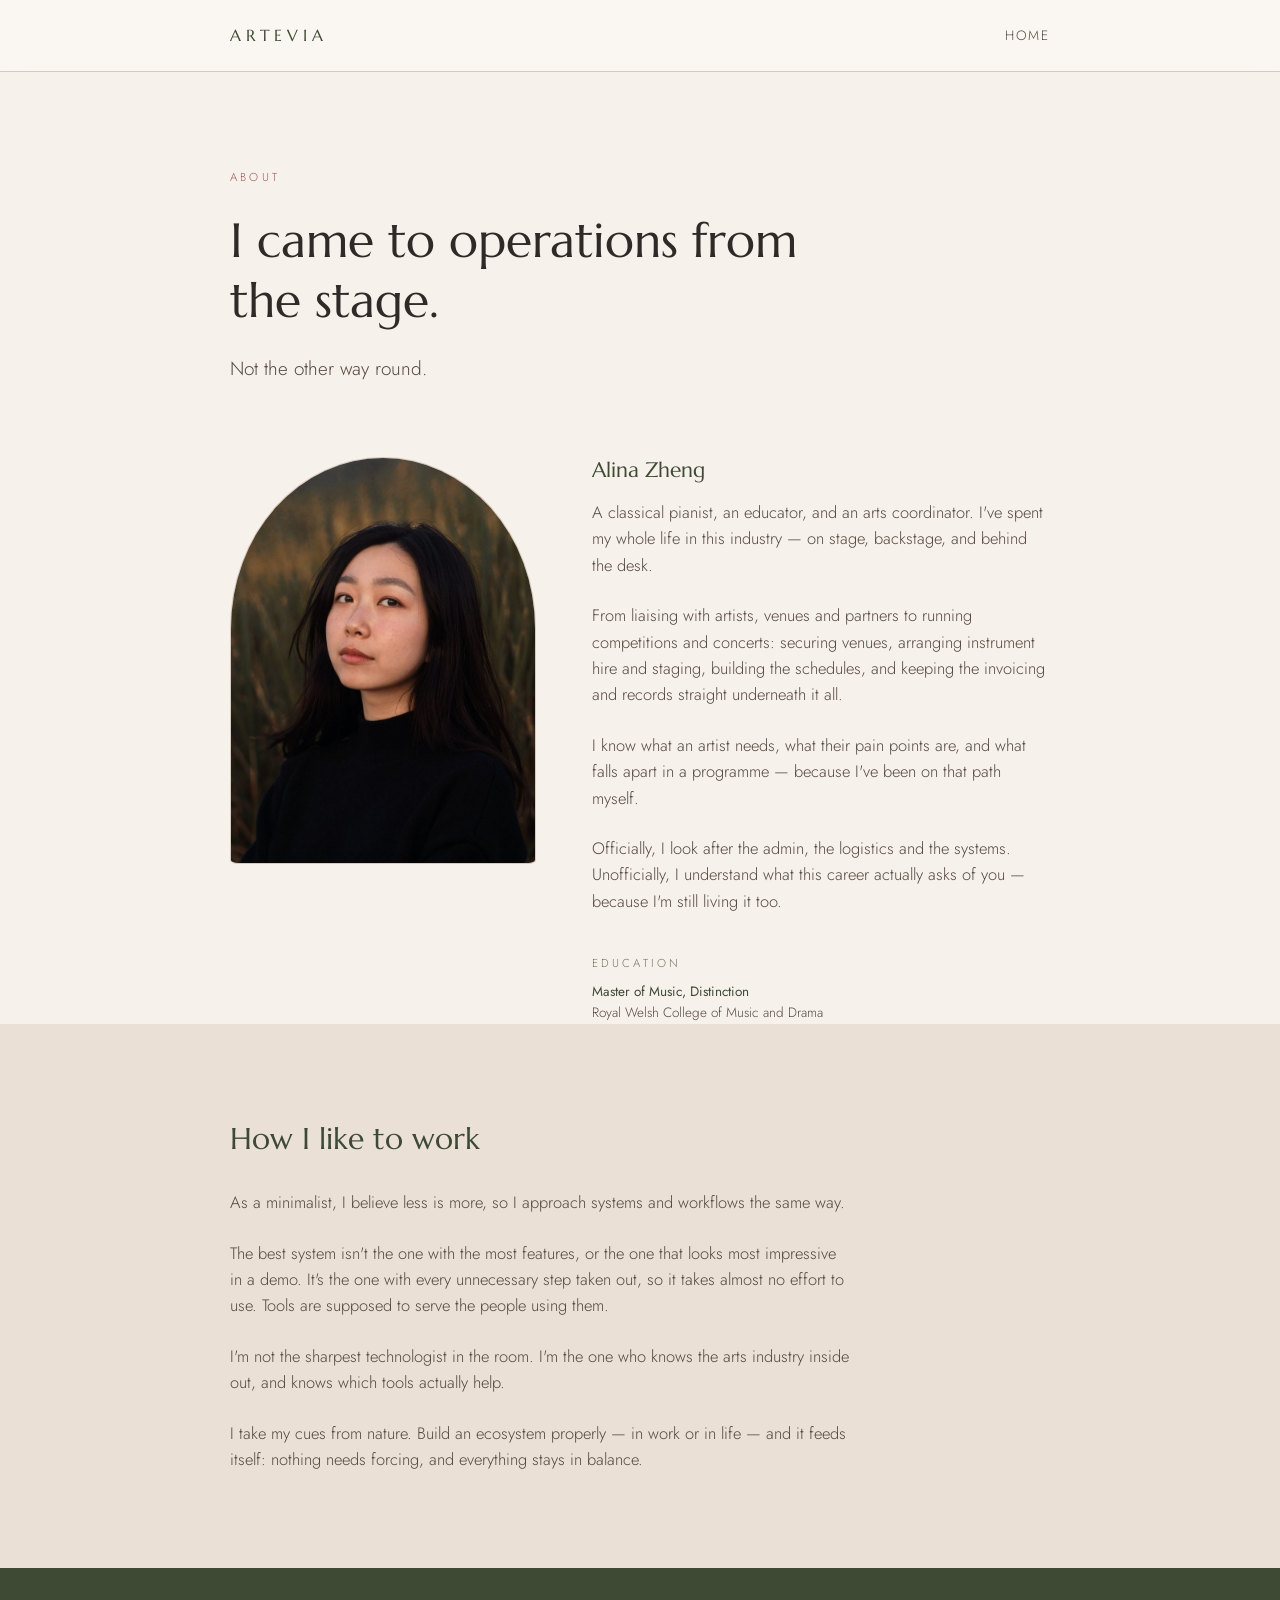
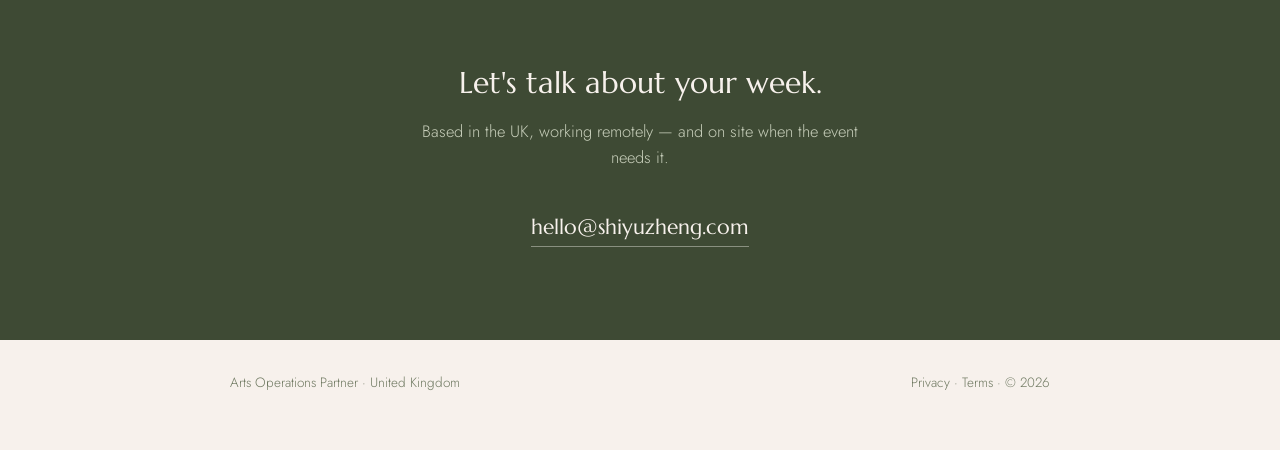
==== site/about.html @ a409f262 "Initial commit" ====
<!DOCTYPE html>
<html lang="en">
<head>
<meta charset="UTF-8">
<meta name="viewport" content="width=device-width, initial-scale=1.0">
<title>About — Arts Operations Partner</title>

<link rel="preconnect" href="https://fonts.googleapis.com">
<link rel="preconnect" href="https://fonts.gstatic.com" crossorigin>
<link href="https://fonts.googleapis.com/css2?family=Marcellus&amp;family=Jost:wght@300;400;500&amp;display=swap" rel="stylesheet">
<style>
  :root{
    --bone:#F7F1EC;
    --sand:#EBE0D6;
    --sand-deep:#DCCBBA;
    --olive:#3E4A34;
    --olive-soft:#6E7860;
    --terracotta:#9C5B5A;
    --ink:#2E2A28;
    --ink-soft:#55493F;
    --line:#D9C9BA;

    /* type scale — matches the landing page */
    --t-micro:11.5px;
    --t-small:13.5px;
    --t-body:16.5px;
    --t-lead:19px;
    --t-h3:21px;
    --t-statement:24px;
    --t-h2:30px;
    --t-h1:clamp(34px,4.4vw,48px);

    /* spacing scale — 8px base, so vertical rhythm stays consistent */
    --s-1:8px;  --s-2:16px; --s-3:24px; --s-4:32px;
    --s-5:40px; --s-6:56px; --s-7:72px; --s-8:96px;
  }
  *{box-sizing:border-box;margin:0;padding:0;}
  html{scroll-behavior:smooth;}
  body{
    font-family:'Jost',sans-serif;font-weight:300;
    color:var(--ink);background:var(--bone);
    line-height:1.6;font-size:var(--t-body);-webkit-font-smoothing:antialiased;
  }
  h1,h2,h3{font-family:'Marcellus',serif;font-weight:400;line-height:1.25;}
  a{color:inherit;}
  .shell{max-width:900px;margin:0 auto;padding:0 40px;}

  .nav{
    position:sticky;top:0;z-index:60;height:72px;
    background:rgba(251,248,243,0.86);
    backdrop-filter:blur(10px);-webkit-backdrop-filter:blur(10px);
    border-bottom:1px solid var(--line);
  }
  .nav .shell{height:100%;display:flex;align-items:center;justify-content:space-between;}
  .mark{display:flex;align-items:center;gap:11px;text-decoration:none;}
  .mark .wordmark{
    font-family:'Marcellus',serif;font-size:16px;
    letter-spacing:0.3em;text-transform:uppercase;
    color:var(--olive);transition:color .25s;
  }
  .mark:hover .wordmark{color:var(--terracotta);}
  .nav-links{display:flex;align-items:center;gap:30px;}
  .nav-links a{font-size:var(--t-small);letter-spacing:0.13em;text-transform:uppercase;color:var(--ink-soft);text-decoration:none;transition:color .25s;}
  .nav-links a:hover{color:var(--terracotta);}
  .nav-links a.nav-cta{
    color:var(--olive);border:1px solid var(--line);padding:9px 20px;border-radius:999px;
    transition:background .25s,color .25s,border-color .25s;
  }
  .nav-links a.nav-cta:hover{background:var(--olive);color:var(--bone);border-color:var(--olive);}

  .head{padding:var(--s-8) 0 0;}
  .eyebrow{font-size:var(--t-micro);letter-spacing:0.28em;text-transform:uppercase;color:var(--terracotta);margin-bottom:var(--s-3);}
  .head h1{font-size:var(--t-h1);margin-bottom:var(--s-3);max-width:16ch;}
  .head .intro{font-size:var(--t-lead);color:var(--ink-soft);max-width:60ch;}

  .portrait-row{display:grid;grid-template-columns:0.8fr 1.2fr;gap:var(--s-6);align-items:start;padding:var(--s-7) 0 0;}
  .arch{
    width:100%;aspect-ratio:3/4;
    border-radius:50% 50% 8px 8px / 42% 42% 4px 4px;
    background:var(--sand);border:1px solid var(--line);
    display:flex;align-items:center;justify-content:center;
    color:var(--olive-soft);font-size:var(--t-micro);letter-spacing:0.16em;text-transform:uppercase;
    overflow:hidden;
  }
  .arch img{width:100%;height:100%;object-fit:cover;}
  .portrait-row p{color:var(--ink-soft);}
  .portrait-row p + p{margin-top:var(--s-3);}
  .name{font-size:var(--t-h3);color:var(--olive);margin-bottom:var(--s-2);}

  .edu-mini{margin-top:var(--s-5);}
  .edu-mini .lab{
    font-size:var(--t-micro);letter-spacing:0.28em;text-transform:uppercase;
    color:var(--olive-soft);margin-bottom:var(--s-1);
  }
  .edu-mini p{font-size:var(--t-small);color:var(--ink-soft);line-height:1.6;}
  .edu-mini p + p{margin-top:var(--s-2);}
  .edu-mini strong{font-weight:400;color:var(--olive);}

  section{padding:var(--s-8) 0;}
  .beliefs{background:var(--sand);}
  .beliefs .inner{max-width:62ch;}
  .beliefs h2{font-size:var(--t-h2);color:var(--olive);margin-bottom:var(--s-4);}
  .beliefs p{color:var(--ink-soft);font-size:var(--t-body);}
  .beliefs p + p{margin-top:var(--s-3);}

  .closing{background:var(--olive);color:var(--bone);text-align:center;padding:var(--s-8) 0;}
  .closing h2{font-size:var(--t-h2);margin-bottom:var(--s-2);}
  .closing p{color:#C7CEBA;max-width:46ch;margin:0 auto var(--s-5);}
  .closing a.mail{
    font-family:'Marcellus',serif;font-size:var(--t-h3);color:var(--bone);text-decoration:none;
    border-bottom:1px solid rgba(251,248,243,0.4);padding-bottom:6px;transition:border-color .25s;
  }
  .closing a.mail:hover{border-color:var(--bone);}

  footer a{color:var(--olive-soft);text-decoration:none;}
  footer a:hover{color:var(--terracotta);}
  footer{padding:var(--s-4) 0 var(--s-6);display:flex;justify-content:space-between;font-size:var(--t-small);color:var(--olive-soft);}

  @media (max-width:760px){
    .shell{padding:0 22px;}
    .portrait-row{grid-template-columns:1fr;gap:var(--s-5);}
    .arch{max-width:260px;}
    footer{flex-direction:column;gap:8px;}
  }
</style>
</head>
<body>

<div class="nav">
  <div class="shell">
    <a class="mark" href="index.html" aria-label="Home">
      <span class="wordmark">ArteVia</span>
    </a>
    <div class="nav-links">
      <a href="index.html">Home</a>
    </div>
  </div>
</div>

<div class="shell">
  <div class="head">
    <div class="eyebrow">About</div>
    <h1>I came to operations from the stage.</h1>
    <p class="intro">Not the other way round.</p>
  </div>

  <div class="portrait-row">
    <div class="arch"><img src="portrait.jpg" alt="Alina Zheng" loading="lazy"></div>
    <div>
      <h2 class="name">Alina Zheng</h2>
      <p>A classical pianist, an educator, and an arts coordinator. I've spent my whole life in this industry — on stage, backstage, and behind the desk.</p>
      <p>From liaising with artists, venues and partners to running competitions and concerts: securing venues, arranging instrument hire and staging, building the schedules, and keeping the invoicing and records straight underneath it all.</p>
      <p>I know what an artist needs, what their pain points are, and what falls apart in a programme — because I've been on that path myself.</p>
      <p>Officially, I look after the admin, the logistics and the systems. Unofficially, I understand what this career actually asks of you — because I'm still living it too.</p>

      <div class="edu-mini">
        <div class="lab">Education</div>
        <p><strong>Master of Music, Distinction</strong><br>Royal Welsh College of Music and Drama</p>
      </div>
    </div>
  </div>

</div>

<section class="beliefs">
  <div class="shell">
    <div class="inner">
      <h2>How I like to work</h2>
      <p>As a minimalist, I believe less is more, so I approach systems and workflows the same way.</p>
      <p>The best system isn't the one with the most features, or the one that looks most impressive in a demo. It's the one with every unnecessary step taken out, so it takes almost no effort to use. Tools are supposed to serve the people using them.</p>
      <p>I'm not the sharpest technologist in the room. I'm the one who knows the arts industry inside out, and knows which tools actually help.</p>
      <p>I take my cues from nature. Build an ecosystem properly — in work or in life — and it feeds itself: nothing needs forcing, and everything stays in balance.</p>
    </div>
  </div>
</section>

<section class="closing">
  <div class="shell">
    <h2>Let's talk about your week.</h2>
    <p>Based in the UK, working remotely — and on site when the event needs it.</p>
    <a class="mail" href="mailto:hello@shiyuzheng.com">hello@shiyuzheng.com</a>
  </div>
</section>

<div class="shell">
  <footer>
    <span>Arts Operations Partner · United Kingdom</span>
    <span><a href="privacy.html">Privacy</a> · <a href="terms.html">Terms</a> · © 2026</span>
  </footer>
</div>

</body>
</html>
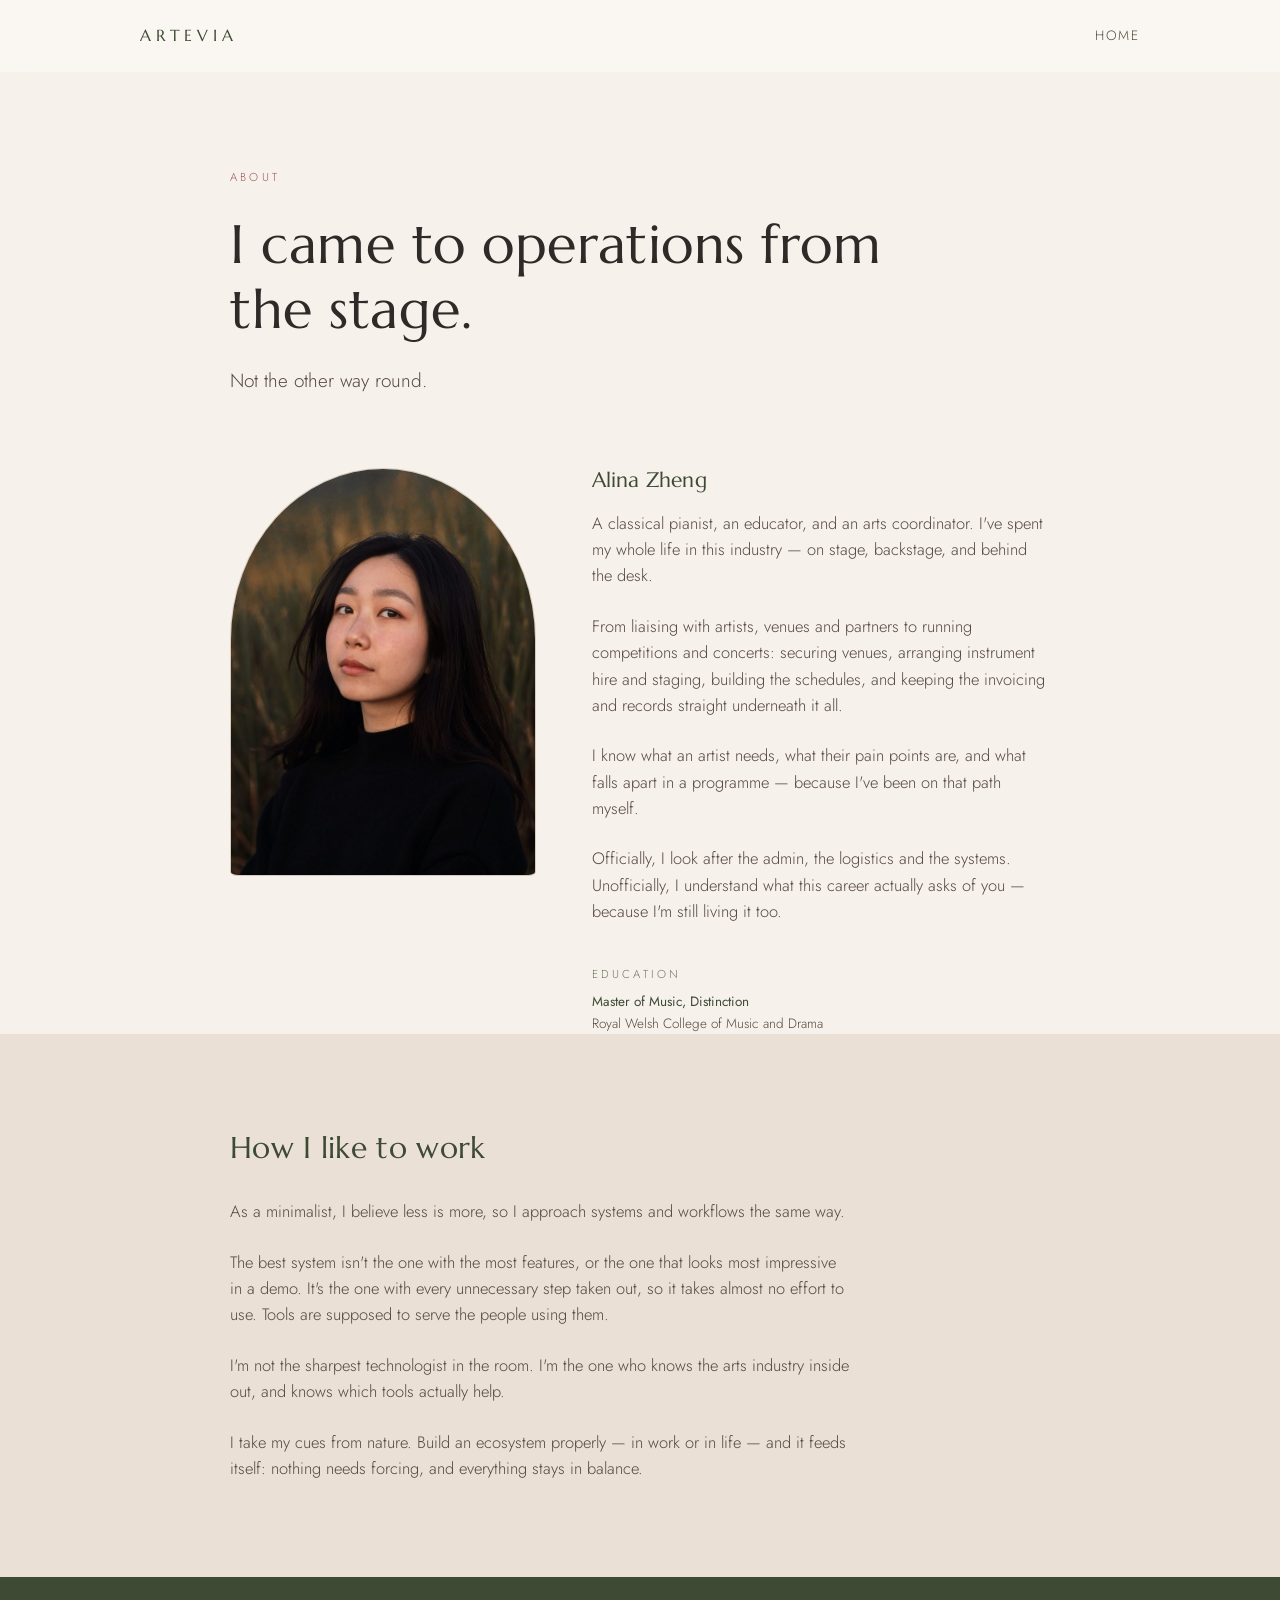
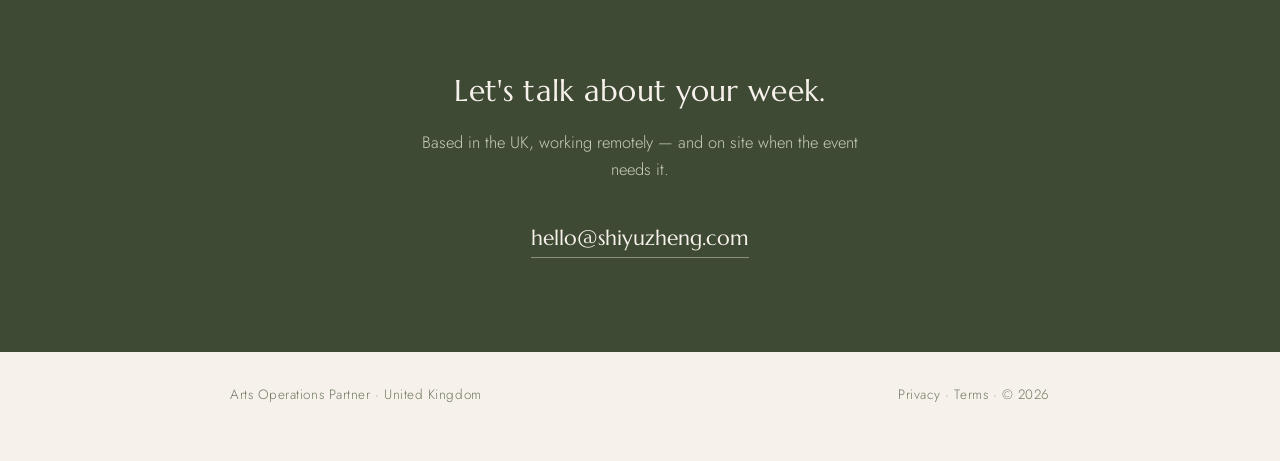
==== commit d8d709ac: "consolidated css and javascript" ====
--- a/site/about.html
+++ b/site/about.html
@@ -8,123 +8,9 @@
 <link rel="preconnect" href="https://fonts.googleapis.com">
 <link rel="preconnect" href="https://fonts.gstatic.com" crossorigin>
 <link href="https://fonts.googleapis.com/css2?family=Marcellus&amp;family=Jost:wght@300;400;500&amp;display=swap" rel="stylesheet">
-<style>
-  :root{
-    --bone:#F7F1EC;
-    --sand:#EBE0D6;
-    --sand-deep:#DCCBBA;
-    --olive:#3E4A34;
-    --olive-soft:#6E7860;
-    --terracotta:#9C5B5A;
-    --ink:#2E2A28;
-    --ink-soft:#55493F;
-    --line:#D9C9BA;
-
-    /* type scale — matches the landing page */
-    --t-micro:11.5px;
-    --t-small:13.5px;
-    --t-body:16.5px;
-    --t-lead:19px;
-    --t-h3:21px;
-    --t-statement:24px;
-    --t-h2:30px;
-    --t-h1:clamp(34px,4.4vw,48px);
-
-    /* spacing scale — 8px base, so vertical rhythm stays consistent */
-    --s-1:8px;  --s-2:16px; --s-3:24px; --s-4:32px;
-    --s-5:40px; --s-6:56px; --s-7:72px; --s-8:96px;
-  }
-  *{box-sizing:border-box;margin:0;padding:0;}
-  html{scroll-behavior:smooth;}
-  body{
-    font-family:'Jost',sans-serif;font-weight:300;
-    color:var(--ink);background:var(--bone);
-    line-height:1.6;font-size:var(--t-body);-webkit-font-smoothing:antialiased;
-  }
-  h1,h2,h3{font-family:'Marcellus',serif;font-weight:400;line-height:1.25;}
-  a{color:inherit;}
-  .shell{max-width:900px;margin:0 auto;padding:0 40px;}
-
-  .nav{
-    position:sticky;top:0;z-index:60;height:72px;
-    background:rgba(251,248,243,0.86);
-    backdrop-filter:blur(10px);-webkit-backdrop-filter:blur(10px);
-    border-bottom:1px solid var(--line);
-  }
-  .nav .shell{height:100%;display:flex;align-items:center;justify-content:space-between;}
-  .mark{display:flex;align-items:center;gap:11px;text-decoration:none;}
-  .mark .wordmark{
-    font-family:'Marcellus',serif;font-size:16px;
-    letter-spacing:0.3em;text-transform:uppercase;
-    color:var(--olive);transition:color .25s;
-  }
-  .mark:hover .wordmark{color:var(--terracotta);}
-  .nav-links{display:flex;align-items:center;gap:30px;}
-  .nav-links a{font-size:var(--t-small);letter-spacing:0.13em;text-transform:uppercase;color:var(--ink-soft);text-decoration:none;transition:color .25s;}
-  .nav-links a:hover{color:var(--terracotta);}
-  .nav-links a.nav-cta{
-    color:var(--olive);border:1px solid var(--line);padding:9px 20px;border-radius:999px;
-    transition:background .25s,color .25s,border-color .25s;
-  }
-  .nav-links a.nav-cta:hover{background:var(--olive);color:var(--bone);border-color:var(--olive);}
-
-  .head{padding:var(--s-8) 0 0;}
-  .eyebrow{font-size:var(--t-micro);letter-spacing:0.28em;text-transform:uppercase;color:var(--terracotta);margin-bottom:var(--s-3);}
-  .head h1{font-size:var(--t-h1);margin-bottom:var(--s-3);max-width:16ch;}
-  .head .intro{font-size:var(--t-lead);color:var(--ink-soft);max-width:60ch;}
-
-  .portrait-row{display:grid;grid-template-columns:0.8fr 1.2fr;gap:var(--s-6);align-items:start;padding:var(--s-7) 0 0;}
-  .arch{
-    width:100%;aspect-ratio:3/4;
-    border-radius:50% 50% 8px 8px / 42% 42% 4px 4px;
-    background:var(--sand);border:1px solid var(--line);
-    display:flex;align-items:center;justify-content:center;
-    color:var(--olive-soft);font-size:var(--t-micro);letter-spacing:0.16em;text-transform:uppercase;
-    overflow:hidden;
-  }
-  .arch img{width:100%;height:100%;object-fit:cover;}
-  .portrait-row p{color:var(--ink-soft);}
-  .portrait-row p + p{margin-top:var(--s-3);}
-  .name{font-size:var(--t-h3);color:var(--olive);margin-bottom:var(--s-2);}
-
-  .edu-mini{margin-top:var(--s-5);}
-  .edu-mini .lab{
-    font-size:var(--t-micro);letter-spacing:0.28em;text-transform:uppercase;
-    color:var(--olive-soft);margin-bottom:var(--s-1);
-  }
-  .edu-mini p{font-size:var(--t-small);color:var(--ink-soft);line-height:1.6;}
-  .edu-mini p + p{margin-top:var(--s-2);}
-  .edu-mini strong{font-weight:400;color:var(--olive);}
-
-  section{padding:var(--s-8) 0;}
-  .beliefs{background:var(--sand);}
-  .beliefs .inner{max-width:62ch;}
-  .beliefs h2{font-size:var(--t-h2);color:var(--olive);margin-bottom:var(--s-4);}
-  .beliefs p{color:var(--ink-soft);font-size:var(--t-body);}
-  .beliefs p + p{margin-top:var(--s-3);}
-
-  .closing{background:var(--olive);color:var(--bone);text-align:center;padding:var(--s-8) 0;}
-  .closing h2{font-size:var(--t-h2);margin-bottom:var(--s-2);}
-  .closing p{color:#C7CEBA;max-width:46ch;margin:0 auto var(--s-5);}
-  .closing a.mail{
-    font-family:'Marcellus',serif;font-size:var(--t-h3);color:var(--bone);text-decoration:none;
-    border-bottom:1px solid rgba(251,248,243,0.4);padding-bottom:6px;transition:border-color .25s;
-  }
-  .closing a.mail:hover{border-color:var(--bone);}
-
-  footer a{color:var(--olive-soft);text-decoration:none;}
-  footer a:hover{color:var(--terracotta);}
-  footer{padding:var(--s-4) 0 var(--s-6);display:flex;justify-content:space-between;font-size:var(--t-small);color:var(--olive-soft);}
-
-  @media (max-width:760px){
-    .shell{padding:0 22px;}
-    .portrait-row{grid-template-columns:1fr;gap:var(--s-5);}
-    .arch{max-width:260px;}
-    footer{flex-direction:column;gap:8px;}
-  }
-</style>
+<link rel="stylesheet" href="site.css">
 </head>
-<body>
+<body class="page-about">
 
 <div class="nav">
   <div class="shell">
@@ -189,5 +75,6 @@
   </footer>
 </div>
 
+<script src="site.js"></script>
 </body>
 </html>
--- a/site/site.css
+++ b/site/site.css
@@ -0,0 +1,541 @@
+/* =============================================================
+   ArteVia — shared stylesheet for every page
+   -------------------------------------------------------------
+   Where two pages disagreed, the homepage wins. The only
+   exceptions are marked PAGE MODIFIER and explained inline.
+   ============================================================= */
+
+
+/* -------------------------------------------------------------
+   1 · Tokens
+   ------------------------------------------------------------- */
+:root{
+  --bone:#F7F1EC;
+  --sand:#EBE0D6;
+  --sand-deep:#DCCBBA;
+  --olive:#3E4A34;
+  --olive-soft:#6E7860;
+  --terracotta:#9C5B5A;
+  --ink:#2E2A28;
+  --ink-soft:#55493F;
+  --line:#D9C9BA;
+  --nav-h:72px;
+
+  /* type scale — every step has one job */
+  --t-micro:11.5px;   /* uppercase labels */
+  --t-small:13.5px;   /* nav, footer */
+  --t-body:16.5px;    /* all body copy */
+  --t-lead:19px;      /* lead paragraphs */
+  --t-h3:21px;        /* card titles */
+  --t-statement:24px; /* pull quotes */
+  --t-h2:30px;        /* section headings */
+  --t-h1:clamp(38px,4.8vw,54px);
+
+  /* spacing scale — 8px base */
+  --s-1:8px;  --s-2:16px; --s-3:24px; --s-4:32px;
+  --s-5:40px; --s-6:56px; --s-7:72px; --s-8:96px;
+
+  /* reading measure — overridden per page type below */
+  --measure:1080px;
+}
+
+
+/* -------------------------------------------------------------
+   2 · Reset and base
+   ------------------------------------------------------------- */
+*{box-sizing:border-box;margin:0;padding:0;}
+
+html{scroll-behavior:smooth;scroll-padding-top:var(--nav-h);}
+
+body{
+  font-family:'Jost',sans-serif;font-weight:300;
+  color:var(--ink);background:var(--bone);
+  line-height:1.6;font-size:var(--t-body);
+  -webkit-font-smoothing:antialiased;
+}
+
+h1,h2,h3{
+  font-family:'Marcellus',serif;font-weight:400;
+  letter-spacing:0.01em;line-height:1.2;
+}
+
+a{color:inherit;}
+
+/* STANDING RULE — a link never breaks across two lines, at any width.
+   Applies to every link that is a short phrase or a call to action. */
+.cta, .more, .way-btn, .pkg-more a, .nav-links a, .nav-panel a,
+footer a, .closing a.mail{
+  white-space:nowrap;
+}
+
+
+/* -------------------------------------------------------------
+   3 · Layout
+   ------------------------------------------------------------- */
+.shell{max-width:var(--measure);margin:0 auto;padding:0 40px;}
+
+section{padding:var(--s-8) 0;}
+.alt{background:var(--sand);}
+
+/* PAGE MODIFIER — reading measure.
+   Long-form prose at 1080px runs to ~140 characters a line, which is
+   unreadable. These pages keep their narrower measure; everything else
+   about them follows the homepage. */
+body.page-about{--measure:900px;}
+body.page-legal{--measure:760px;}
+
+/* the nav bar spans the full width regardless of page measure */
+.nav .shell{max-width:1080px;}
+
+
+/* -------------------------------------------------------------
+   4 · Navigation
+   ------------------------------------------------------------- */
+.nav{
+  position:sticky;top:0;z-index:60;
+  height:var(--nav-h);
+  background:rgba(251,248,243,0.86);
+  backdrop-filter:blur(10px);
+  -webkit-backdrop-filter:blur(10px);
+  border-bottom:1px solid transparent;
+  transition:border-color .3s, background .3s;
+}
+.nav.scrolled{border-bottom-color:var(--line);}
+.nav .shell{height:100%;display:flex;align-items:center;justify-content:space-between;}
+
+/* wordmark — placeholder for a proper logo */
+.mark{display:flex;align-items:center;gap:11px;text-decoration:none;}
+.mark .wordmark{
+  font-family:'Marcellus',serif;font-size:16px;
+  letter-spacing:0.3em;text-transform:uppercase;
+  color:var(--olive);transition:color .25s;
+}
+.mark:hover .wordmark{color:var(--terracotta);}
+
+.nav-links{display:flex;align-items:center;gap:30px;}
+.nav-links a{
+  font-size:var(--t-small);letter-spacing:0.13em;text-transform:uppercase;
+  color:var(--ink-soft);text-decoration:none;
+  padding:6px 0;position:relative;
+  transition:color .25s;
+}
+.nav-links a::after{
+  content:"";position:absolute;left:0;bottom:0;
+  width:0;height:1px;background:var(--terracotta);
+  transition:width .3s;
+}
+.nav-links a:hover{color:var(--terracotta);}
+.nav-links a.active{color:var(--terracotta);}
+.nav-links a.active::after{width:100%;}
+.nav-links a.nav-cta{
+  color:var(--olive);border:1px solid var(--line);
+  padding:9px 20px;border-radius:999px;
+  transition:background .25s,color .25s,border-color .25s;
+}
+.nav-links a.nav-cta::after{display:none;}
+.nav-links a.nav-cta:hover{background:var(--olive);color:var(--bone);border-color:var(--olive);}
+
+/* hamburger — only rendered on pages with a full menu */
+.nav-toggle{
+  display:none;background:none;border:0;cursor:pointer;
+  width:40px;height:40px;padding:9px 8px;
+  align-items:center;justify-content:center;flex-direction:column;gap:5px;
+}
+.nav-toggle span{
+  display:block;width:22px;height:1.4px;background:var(--olive);
+  transition:transform .3s, opacity .2s;
+}
+.nav-toggle[aria-expanded="true"] span:nth-child(1){transform:translateY(6.4px) rotate(45deg);}
+.nav-toggle[aria-expanded="true"] span:nth-child(2){opacity:0;}
+.nav-toggle[aria-expanded="true"] span:nth-child(3){transform:translateY(-6.4px) rotate(-45deg);}
+
+.nav-panel{
+  display:none;
+  position:fixed;left:0;right:0;top:var(--nav-h);
+  background:var(--bone);border-bottom:1px solid var(--line);
+  padding:var(--s-2) 0 var(--s-4);z-index:55;
+}
+.nav-panel.open{display:block;}
+.nav-panel a{
+  display:block;padding:15px 40px;
+  font-size:var(--t-body);letter-spacing:0.1em;text-transform:uppercase;
+  color:var(--ink-soft);text-decoration:none;
+  border-bottom:1px solid var(--line);
+}
+.nav-panel a:last-child{border-bottom:0;color:var(--terracotta);}
+
+
+/* -------------------------------------------------------------
+   5 · Footer
+   ------------------------------------------------------------- */
+footer{
+  padding:var(--s-4) 0 var(--s-6);
+  display:flex;justify-content:space-between;
+  font-size:var(--t-small);letter-spacing:0.04em;
+  color:var(--olive-soft);
+}
+footer a{color:var(--olive-soft);text-decoration:none;}
+footer a:hover{color:var(--terracotta);}
+
+
+/* =============================================================
+   6 · Homepage
+   ============================================================= */
+
+/* hero — type only, no portrait */
+.hero{
+  text-align:center;
+  padding:clamp(88px,12vw,136px) 0 clamp(96px,13vw,144px);
+}
+.eyebrow{
+  font-size:var(--t-micro);letter-spacing:0.28em;text-transform:uppercase;
+  color:var(--terracotta);margin-bottom:26px;
+}
+.hero h1{font-size:var(--t-h1);margin:0 auto 24px;max-width:17ch;line-height:1.14;}
+.hero h1 em{font-style:italic;color:var(--olive);}
+.hero-sub{
+  font-size:var(--t-lead);color:var(--ink-soft);
+  line-height:1.5;max-width:52ch;margin:0 auto 42px;
+}
+.cta{
+  display:inline-block;font-size:var(--t-small);
+  letter-spacing:0.14em;text-transform:uppercase;
+  color:var(--olive);text-decoration:none;padding-bottom:7px;
+  border-bottom:1px solid var(--olive);
+  transition:color .25s,border-color .25s,letter-spacing .25s;
+}
+.cta:hover{color:var(--terracotta);border-color:var(--terracotta);letter-spacing:0.19em;}
+
+.sec-h{
+  font-size:var(--t-h2);color:var(--olive);
+  margin:0 auto var(--s-6);max-width:22ch;text-align:center;
+}
+.lede{font-size:var(--t-lead);color:var(--ink-soft);max-width:60ch;}
+.lede + .lede{margin-top:20px;}
+
+.more{
+  display:inline-block;margin-top:32px;
+  font-size:var(--t-small);letter-spacing:0.16em;text-transform:uppercase;
+  color:var(--olive);text-decoration:none;
+  border-bottom:1px solid var(--line);padding-bottom:6px;
+  transition:color .25s,border-color .25s;
+}
+.more:hover{color:var(--terracotta);border-color:var(--terracotta);}
+
+/* one musical phrase, split across the page — admin, then a rest */
+.bar-fig{display:block;width:100%;max-width:360px;height:auto;margin:0 auto var(--s-4);}
+.bar-fig .stv{stroke:var(--olive);stroke-width:1;opacity:.4;}
+.bar-fig .ink{stroke:var(--olive);stroke-width:1.5;}
+.bar-fig .clef{
+  fill:none;stroke:var(--olive);stroke-width:3.4;
+  stroke-linecap:round;stroke-linejoin:round;
+}
+.bar-fig .barline{stroke:var(--olive);stroke-width:1.4;opacity:.7;}
+.bar-fig .fclef{fill:var(--olive);stroke:var(--olive);}
+
+/* the problem, stated once, between hero and services */
+.statement{background:var(--sand);text-align:center;padding:var(--s-6) 0;}
+.statement blockquote{
+  font-family:'Marcellus',serif;font-size:var(--t-statement);
+  color:var(--olive-soft);line-height:1.5;
+  max-width:38ch;margin:0 auto;
+}
+
+/* closing stance — the strongest line, given its own room */
+.stance{text-align:center;padding:var(--s-7) 0;}
+.stance p{
+  font-size:var(--t-statement);color:var(--olive);
+  line-height:1.45;max-width:34ch;margin:0 auto;
+}
+.stance .more{margin-top:var(--s-4);}
+
+/* ---- package picker ---- */
+.pkg-intro{
+  text-align:center;color:var(--ink-soft);font-size:var(--t-body);
+  max-width:56ch;margin:calc(var(--s-4) * -1) auto var(--s-6);
+}
+.pkg-tabs{
+  display:grid;grid-template-columns:minmax(210px,27%) 1fr;
+  gap:var(--s-5);align-items:start;
+}
+.pkg-list{display:flex;flex-direction:column;gap:4px;}
+
+/* three states, deliberately far apart:
+   rest = outlined · hover = tinted + arrow moves · active = filled + accent */
+.pkg-tab{
+  appearance:none;cursor:pointer;font:inherit;text-align:left;
+  display:flex;align-items:center;justify-content:space-between;gap:14px;
+  padding:15px 16px 15px 17px;
+  background:transparent;
+  border:1px solid var(--line);
+  border-left:3px solid var(--sand-deep);
+  border-radius:10px;
+  transition:background .18s, border-color .18s, box-shadow .18s;
+}
+.pkg-tab .tab-name{
+  font-family:'Marcellus',serif;font-size:var(--t-body);
+  color:var(--ink-soft);line-height:1.35;transition:color .18s;
+}
+.pkg-tab .tab-arrow{
+  flex:0 0 auto;width:7px;height:7px;
+  border-right:1.7px solid var(--sand-deep);
+  border-top:1.7px solid var(--sand-deep);
+  transform:rotate(45deg);
+  transition:border-color .18s, transform .18s;
+}
+.pkg-tab:hover{
+  background:var(--sand);
+  border-color:var(--sand-deep);
+  border-left-color:var(--olive-soft);
+}
+.pkg-tab:hover .tab-name{color:var(--olive);}
+.pkg-tab:hover .tab-arrow{border-color:var(--olive-soft);transform:rotate(45deg) translate(2px,-2px);}
+.pkg-tab[aria-selected="true"]{
+  background:var(--olive);
+  border-color:var(--olive);
+  border-left-color:var(--terracotta);
+  box-shadow:0 1px 10px rgba(46,42,40,0.10);
+}
+.pkg-tab[aria-selected="true"] .tab-name{color:var(--bone);}
+.pkg-tab[aria-selected="true"] .tab-arrow{border-color:var(--bone);transform:rotate(45deg) translate(2px,-2px);}
+.pkg-tab:focus-visible{outline:2px solid var(--terracotta);outline-offset:3px;}
+
+.pkg-stage{background:var(--sand);border-radius:26px;}
+.pkg-panel{padding:38px 42px 34px;}
+.pkg-panel:focus{outline:none;}
+.pkg-head{
+  display:flex;flex-wrap:wrap;align-items:baseline;gap:var(--s-2);
+  margin-bottom:var(--s-2);
+}
+.pkg-head h3{font-size:var(--t-h3);color:var(--olive);}
+.pkg-dur{
+  font-size:var(--t-micro);letter-spacing:0.18em;text-transform:uppercase;
+  color:var(--terracotta);
+}
+.pkg-promise{
+  font-size:var(--t-lead);color:var(--ink-soft);line-height:1.45;
+  margin-bottom:var(--s-4);max-width:46ch;
+}
+.pkg-panel ul{margin:0;padding-left:20px;}
+.pkg-panel li{font-size:var(--t-body);color:var(--ink-soft);line-height:1.55;margin-bottom:9px;}
+.pkg-keep{
+  margin-top:var(--s-4);padding-top:var(--s-3);
+  border-top:1px solid var(--sand-deep);
+  font-size:var(--t-small);color:var(--ink-soft);line-height:1.55;
+}
+.pkg-keep strong{font-weight:400;color:var(--olive);}
+.pkg-more{
+  text-align:center;font-size:var(--t-body);color:var(--ink-soft);
+  max-width:64ch;margin:var(--s-6) auto 0;
+}
+.pkg-more a{
+  color:var(--olive);text-decoration:none;
+  border-bottom:1px solid var(--line);padding-bottom:3px;
+  transition:color .25s,border-color .25s;
+}
+.pkg-more a:hover{color:var(--terracotta);border-color:var(--terracotta);}
+
+/* ongoing support — sits under the packages */
+.ongoing{
+  max-width:60ch;margin:var(--s-7) auto 0;
+  padding-top:var(--s-5);border-top:1px solid var(--line);
+  text-align:center;
+}
+.ongoing h3{font-size:var(--t-h3);color:var(--olive);margin-bottom:var(--s-2);}
+.ongoing p{font-size:var(--t-body);color:var(--ink-soft);}
+
+/* how it works */
+.paths{display:grid;grid-template-columns:1fr 1fr;}
+.path{padding:6px 46px 6px 0;}
+.path + .path{padding:6px 0 6px 46px;border-left:1px solid var(--line);}
+.path .num{font-family:'Marcellus',serif;font-size:var(--t-h2);color:var(--sand-deep);display:block;margin-bottom:10px;}
+.path h3{font-size:var(--t-h3);margin-bottom:12px;color:var(--olive);}
+.path p{color:var(--ink-soft);font-size:var(--t-body);}
+.then{
+  margin-top:var(--s-6);padding-top:var(--s-5);
+  border-top:1px solid var(--line);
+  font-size:var(--t-body);color:var(--ink-soft);max-width:60ch;
+}
+
+/* quiet statements */
+.facts{padding:var(--s-6) 0;}
+.facts-grid{
+  display:grid;grid-template-columns:1fr 1fr;gap:var(--s-6);
+  max-width:840px;margin:0 auto;
+}
+.facts-grid p{
+  font-size:var(--t-body);color:var(--ink-soft);line-height:1.6;
+  padding-left:var(--s-3);border-left:1px solid var(--line);
+}
+
+/* trusted by */
+.trust-logos{
+  display:grid;grid-template-columns:repeat(4,1fr);gap:20px;
+  max-width:840px;margin:0 auto;
+}
+.trust-slot{
+  background:var(--bone);border:1px solid var(--line);border-radius:16px;
+  height:100px;padding:18px;
+  display:flex;align-items:center;justify-content:center;
+}
+.trust-slot img{max-height:54px;max-width:100%;object-fit:contain;}
+.trust-slot .ph{
+  font-size:var(--t-micro);letter-spacing:0.18em;text-transform:uppercase;
+  color:var(--sand-deep);
+}
+
+
+/* =============================================================
+   7 · Closing block — homepage and about
+   ============================================================= */
+.closing{background:var(--olive);color:var(--bone);text-align:center;padding:var(--s-8) 0;}
+.closing h2{font-size:var(--t-h2);margin-bottom:20px;}
+.closing p{color:#C7CEBA;max-width:46ch;margin:0 auto var(--s-5);}
+.closing a.mail{
+  font-family:'Marcellus',serif;font-size:var(--t-h3);color:var(--bone);text-decoration:none;
+  border-bottom:1px solid rgba(251,248,243,0.4);padding-bottom:6px;
+  transition:border-color .25s;
+}
+.closing a.mail:hover{border-color:var(--bone);}
+
+.ways{
+  display:grid;grid-template-columns:1fr 1fr;gap:var(--s-2);
+  max-width:640px;margin:0 auto;text-align:left;
+}
+.way{
+  background:rgba(247,241,236,0.07);
+  border:1px solid rgba(247,241,236,0.18);
+  border-radius:20px;padding:var(--s-4) var(--s-3) var(--s-3);
+  display:flex;flex-direction:column;
+}
+.way h3{font-size:var(--t-h3);color:var(--bone);margin-bottom:var(--s-1);}
+.way p{
+  color:#9FAA90;font-size:var(--t-body);line-height:1.55;
+  max-width:none;margin:0 0 var(--s-3);flex:1;
+}
+.way-btn{
+  align-self:flex-start;
+  font-size:var(--t-small);letter-spacing:0.1em;
+  color:#C7CEBA;text-decoration:none;
+  border-bottom:1px solid rgba(247,241,236,0.3);padding-bottom:5px;
+  transition:color .25s,border-color .25s;
+}
+.way-btn:hover{color:var(--bone);border-color:var(--bone);}
+
+
+/* =============================================================
+   8 · About page
+   ============================================================= */
+/* .head is shared with the legal pages, so anything specific to About
+   is scoped — otherwise max-width:16ch would clamp "Privacy Policy" too. */
+.head{padding:var(--s-8) 0 0;}
+.head h1{font-size:var(--t-h1);margin-bottom:var(--s-3);}
+.page-about .head h1{max-width:16ch;}
+.head .intro{font-size:var(--t-lead);color:var(--ink-soft);max-width:60ch;}
+
+.portrait-row{
+  display:grid;grid-template-columns:0.8fr 1.2fr;
+  gap:var(--s-6);align-items:start;padding:var(--s-7) 0 0;
+}
+.arch{
+  width:100%;aspect-ratio:3/4;
+  border-radius:50% 50% 8px 8px / 42% 42% 4px 4px;
+  background:var(--sand);border:1px solid var(--line);
+  display:flex;align-items:center;justify-content:center;
+  color:var(--olive-soft);font-size:var(--t-micro);
+  letter-spacing:0.16em;text-transform:uppercase;
+  overflow:hidden;
+}
+.arch img{width:100%;height:100%;object-fit:cover;}
+.portrait-row p{color:var(--ink-soft);}
+.portrait-row p + p{margin-top:var(--s-3);}
+.name{font-size:var(--t-h3);color:var(--olive);margin-bottom:var(--s-2);}
+
+.edu-mini{margin-top:var(--s-5);}
+.edu-mini .lab{
+  font-size:var(--t-micro);letter-spacing:0.28em;text-transform:uppercase;
+  color:var(--olive-soft);margin-bottom:var(--s-1);
+}
+.edu-mini p{font-size:var(--t-small);color:var(--ink-soft);line-height:1.6;}
+.edu-mini p + p{margin-top:var(--s-2);}
+.edu-mini strong{font-weight:400;color:var(--olive);}
+
+.beliefs{background:var(--sand);}
+.beliefs .inner{max-width:62ch;}
+.beliefs h2{font-size:var(--t-h2);color:var(--olive);margin-bottom:var(--s-4);}
+.beliefs p{color:var(--ink-soft);font-size:var(--t-body);}
+.beliefs p + p{margin-top:var(--s-3);}
+
+
+/* =============================================================
+   9 · Legal pages — privacy, terms
+   ============================================================= */
+.page-legal .head{padding:var(--s-8) 0 var(--s-5);}
+.page-legal .head h1{margin-bottom:var(--s-2);max-width:none;}
+.updated{font-size:var(--t-small);color:var(--olive-soft);letter-spacing:0.06em;}
+
+.doc{padding-bottom:var(--s-8);}
+.doc h2{font-size:var(--t-h3);color:var(--olive);margin:var(--s-6) 0 var(--s-2);}
+.doc p{color:var(--ink-soft);margin-bottom:var(--s-2);}
+.doc ul{list-style:none;margin:0 0 var(--s-2);}
+.doc li{color:var(--ink-soft);padding-left:18px;position:relative;margin-bottom:var(--s-1);}
+.doc li::before{
+  content:"";position:absolute;left:0;top:10px;
+  width:5px;height:5px;border-radius:50%;background:var(--sand-deep);
+}
+
+/* the global rule is a{color:inherit}, which would make links inside
+   long-form prose invisible. Prose links stay visibly links. */
+.doc a{
+  color:var(--olive);
+  text-decoration:underline;
+  text-underline-offset:3px;
+  text-decoration-color:var(--sand-deep);
+  transition:color .25s, text-decoration-color .25s;
+}
+.doc a:hover{color:var(--terracotta);text-decoration-color:var(--terracotta);}
+
+.note{
+  background:var(--sand);border-radius:14px;padding:var(--s-3);
+  font-size:var(--t-small);color:var(--ink-soft);margin:var(--s-5) 0;
+}
+
+
+/* =============================================================
+   10 · Responsive
+   ============================================================= */
+@media (max-width:980px){
+  .nav-links{gap:18px;}
+  .nav-links a{font-size:12.5px;letter-spacing:0.09em;}
+}
+
+@media (max-width:900px){
+  .pkg-tabs{grid-template-columns:1fr;gap:var(--s-4);}
+  .pkg-tab{padding:12px 0 12px 18px;}
+  .pkg-panel{padding:30px 26px 28px;}
+  .pkg-stage{border-radius:20px;}
+  .trust-logos{grid-template-columns:repeat(2,1fr);max-width:420px;}
+}
+
+@media (max-width:760px){
+  .portrait-row{grid-template-columns:1fr;gap:var(--s-5);}
+  .arch{max-width:260px;}
+}
+
+@media (max-width:700px){
+  .shell{padding:0 22px;}
+
+  /* only pages with a hamburger hide their inline links */
+  .nav--menu .nav-links{display:none;}
+  .nav--menu .nav-toggle{display:flex;}
+  .nav-panel a{padding-left:22px;padding-right:22px;}
+
+  .pkg-more a{white-space:nowrap;}
+  .ways{grid-template-columns:1fr;}
+  .facts-grid{grid-template-columns:1fr;gap:var(--s-3);}
+  .paths{grid-template-columns:1fr;}
+  .path{padding:0 0 34px;}
+  .path + .path{padding:34px 0 0;border-left:none;}
+  section{padding:70px 0;}
+  footer{flex-direction:column;gap:8px;}
+}
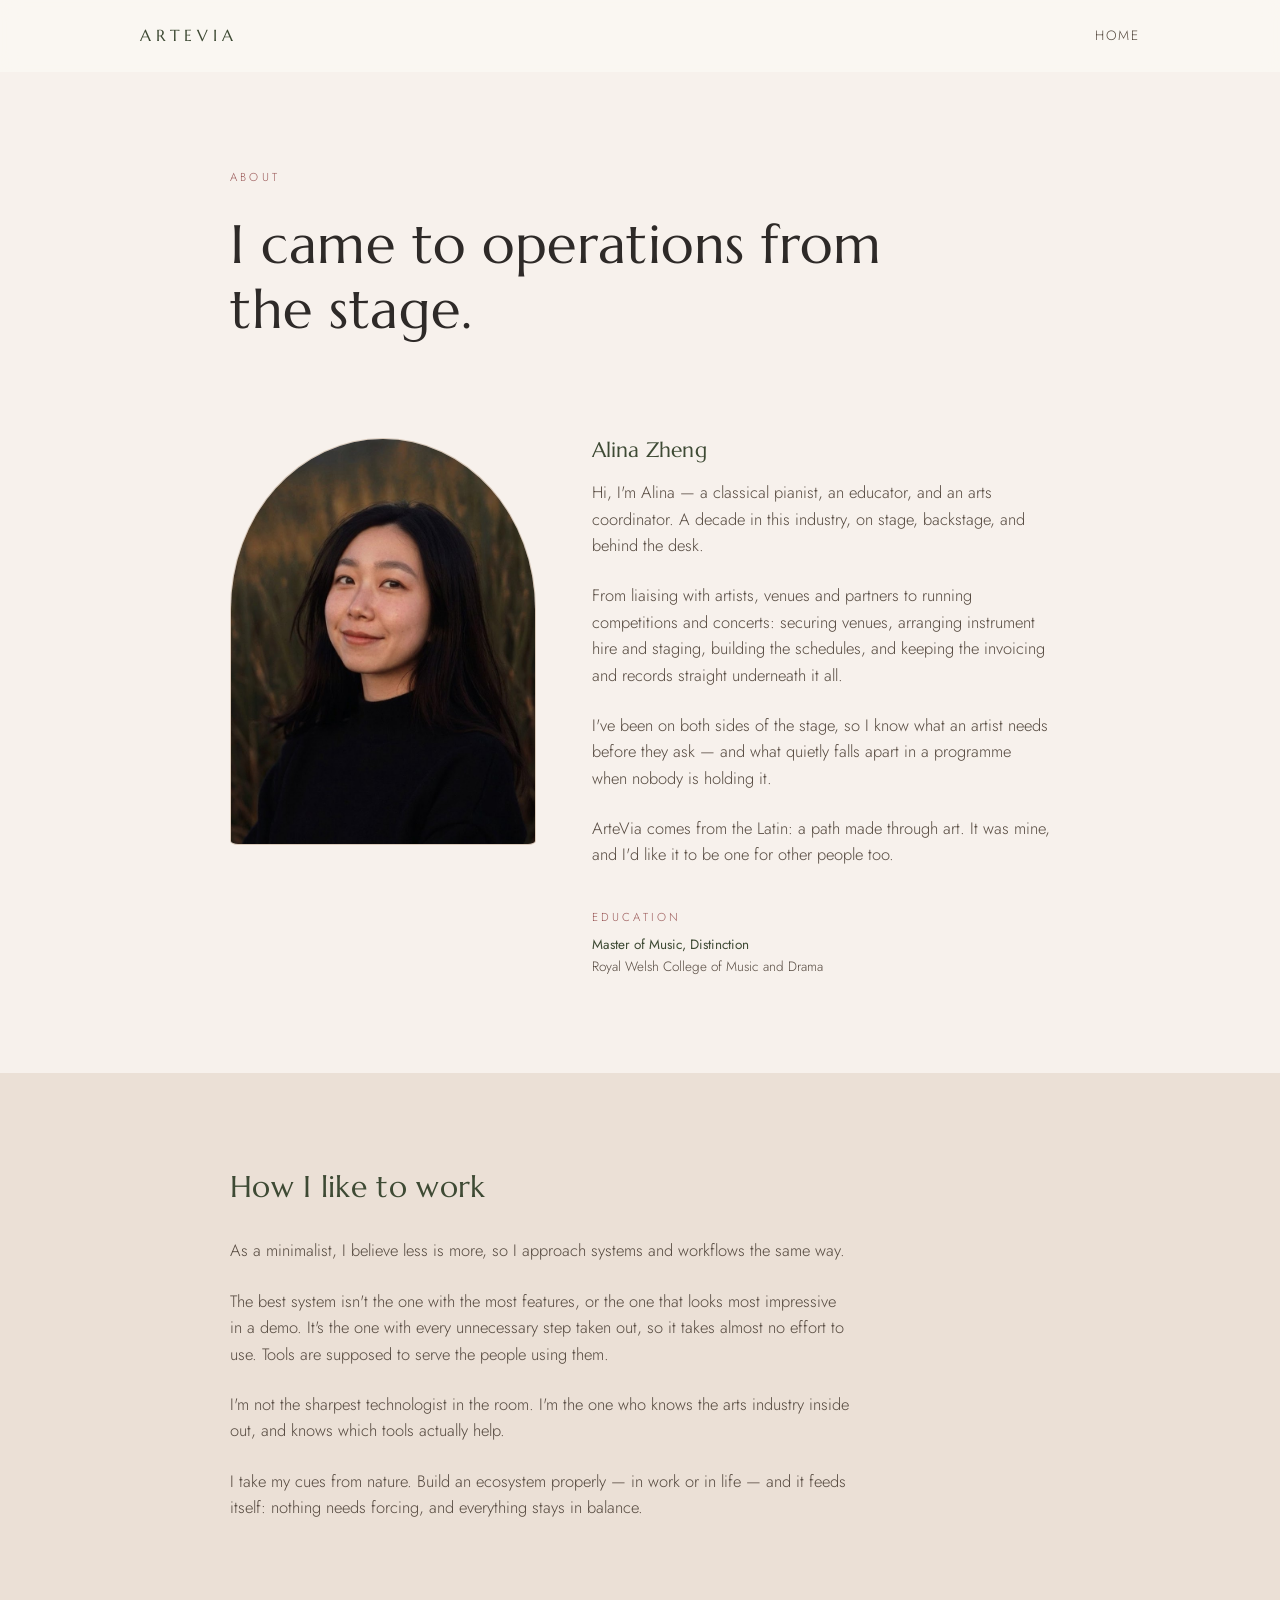
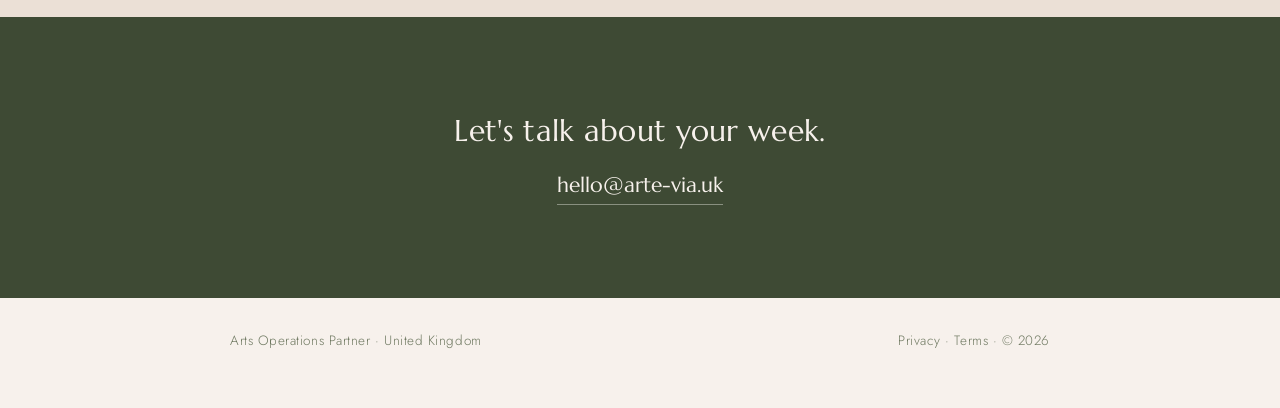
==== commit 8b9df3fa: "services packages rebuilt" ====
--- a/site/about.html
+++ b/site/about.html
@@ -5,9 +5,8 @@
 <meta name="viewport" content="width=device-width, initial-scale=1.0">
 <title>About — Arts Operations Partner</title>
 
-<link rel="preconnect" href="https://fonts.googleapis.com">
-<link rel="preconnect" href="https://fonts.gstatic.com" crossorigin>
-<link href="https://fonts.googleapis.com/css2?family=Marcellus&amp;family=Jost:wght@300;400;500&amp;display=swap" rel="stylesheet">
+<link rel="preload" href="fonts/marcellus-latin-400-normal.woff2" as="font" type="font/woff2" crossorigin>
+<link rel="preload" href="fonts/jost-latin-400-normal.woff2" as="font" type="font/woff2" crossorigin>
 <link rel="stylesheet" href="site.css">
 </head>
 <body class="page-about">
@@ -27,17 +26,16 @@
   <div class="head">
     <div class="eyebrow">About</div>
     <h1>I came to operations from the stage.</h1>
-    <p class="intro">Not the other way round.</p>
   </div>
 
   <div class="portrait-row">
     <div class="arch"><img src="portrait.jpg" alt="Alina Zheng" loading="lazy"></div>
     <div>
       <h2 class="name">Alina Zheng</h2>
-      <p>A classical pianist, an educator, and an arts coordinator. I've spent my whole life in this industry — on stage, backstage, and behind the desk.</p>
+      <p>Hi, I'm Alina — a classical pianist, an educator, and an arts coordinator. A decade in this industry, on stage, backstage, and behind the desk.</p>
       <p>From liaising with artists, venues and partners to running competitions and concerts: securing venues, arranging instrument hire and staging, building the schedules, and keeping the invoicing and records straight underneath it all.</p>
-      <p>I know what an artist needs, what their pain points are, and what falls apart in a programme — because I've been on that path myself.</p>
-      <p>Officially, I look after the admin, the logistics and the systems. Unofficially, I understand what this career actually asks of you — because I'm still living it too.</p>
+      <p>I've been on both sides of the stage, so I know what an artist needs before they ask — and what quietly falls apart in a programme when nobody is holding it.</p>
+      <p>ArteVia comes from the Latin: a path made through art. It was mine, and I'd like it to be one for other people too.</p>
 
       <div class="edu-mini">
         <div class="lab">Education</div>
@@ -63,8 +61,7 @@
 <section class="closing">
   <div class="shell">
     <h2>Let's talk about your week.</h2>
-    <p>Based in the UK, working remotely — and on site when the event needs it.</p>
-    <a class="mail" href="mailto:hello@shiyuzheng.com">hello@shiyuzheng.com</a>
+    <a class="mail" href="mailto:hello@arte-via.uk">hello@arte-via.uk</a>
   </div>
 </section>
 
--- a/site/site.css
+++ b/site/site.css
@@ -4,6 +4,38 @@
    Where two pages disagreed, the homepage wins. The only
    exceptions are marked PAGE MODIFIER and explained inline.
    ============================================================= */
+
+
+/* -------------------------------------------------------------
+   0 · Fonts — self-hosted, deliberately
+   -------------------------------------------------------------
+   These were loaded from fonts.googleapis.com, which sends every
+   visitor's IP address to Google before the page renders. A German
+   court has held that this breaches GDPR without consent, and this
+   site publishes a privacy policy saying it uses no trackers.
+   Serving the files ourselves makes that sentence true and removes
+   a render-blocking third-party request.
+
+   Both faces are SIL Open Font License 1.1 — redistribution is
+   permitted. Latin subset only, woff2 only, 44KB total.
+   Marcellus © Astigmatic. Jost © The Jost Project Authors.
+   ------------------------------------------------------------- */
+@font-face{
+  font-family:'Marcellus';font-style:normal;font-weight:400;font-display:swap;
+  src:url('fonts/marcellus-latin-400-normal.woff2') format('woff2');
+}
+@font-face{
+  font-family:'Jost';font-style:normal;font-weight:300;font-display:swap;
+  src:url('fonts/jost-latin-300-normal.woff2') format('woff2');
+}
+@font-face{
+  font-family:'Jost';font-style:normal;font-weight:400;font-display:swap;
+  src:url('fonts/jost-latin-400-normal.woff2') format('woff2');
+}
+@font-face{
+  font-family:'Jost';font-style:normal;font-weight:500;font-display:swap;
+  src:url('fonts/jost-latin-500-normal.woff2') format('woff2');
+}
 
 
 /* -------------------------------------------------------------
@@ -191,11 +223,22 @@
   font-size:var(--t-micro);letter-spacing:0.28em;text-transform:uppercase;
   color:var(--terracotta);margin-bottom:26px;
 }
-.hero h1{font-size:var(--t-h1);margin:0 auto 24px;max-width:17ch;line-height:1.14;}
+/* the homepage eyebrow carries the descriptor, not a page label — it is the only
+   line that says what the business is, so it is set larger than the About and
+   Legal eyebrows. Wider type needs less tracking to hold together. */
+.hero .eyebrow{
+  font-size:var(--t-small);letter-spacing:0.22em;margin-bottom:22px;
+}
+.hero h1{
+  font-size:clamp(34px,4.2vw,48px);margin:0 auto 24px;
+  max-width:20ch;line-height:1.16;
+}
 .hero h1 em{font-style:italic;color:var(--olive);}
+/* 20ch and 40ch deliberately: headline and sub share a spine rather than
+   stacking a tall narrow block on a wide flat one */
 .hero-sub{
   font-size:var(--t-lead);color:var(--ink-soft);
-  line-height:1.5;max-width:52ch;margin:0 auto 42px;
+  line-height:1.5;max-width:40ch;margin:0 auto 42px;
 }
 .cta{
   display:inline-block;font-size:var(--t-small);
@@ -206,12 +249,17 @@
 }
 .cta:hover{color:var(--terracotta);border-color:var(--terracotta);letter-spacing:0.19em;}
 
+/* 32ch, not 22ch. The old cap was narrower than the longest heading on the
+   site, so "What I Can Take Off Your Plate" was forced to wrap and left "Plate"
+   alone on the second line. 32ch fits it on one; the cap stays so a future
+   longer heading can't run the full 1080px. text-wrap:balance is the safety
+   net — anything that does wrap splits evenly instead of orphaning a word.
+   Ignored by older browsers, which simply wrap as before. */
 .sec-h{
   font-size:var(--t-h2);color:var(--olive);
-  margin:0 auto var(--s-6);max-width:22ch;text-align:center;
-}
-.lede{font-size:var(--t-lead);color:var(--ink-soft);max-width:60ch;}
-.lede + .lede{margin-top:20px;}
+  margin:0 auto var(--s-6);max-width:32ch;text-align:center;
+  text-wrap:balance;
+}
 
 .more{
   display:inline-block;margin-top:32px;
@@ -222,8 +270,8 @@
 }
 .more:hover{color:var(--terracotta);border-color:var(--terracotta);}
 
-/* one musical phrase, split across the page — admin, then a rest */
-.bar-fig{display:block;width:100%;max-width:360px;height:auto;margin:0 auto var(--s-4);}
+/* the whole joke in one system: a key signature of admin, then a bar of rest */
+.bar-fig{display:block;width:100%;max-width:720px;height:auto;margin:0 auto;}
 .bar-fig .stv{stroke:var(--olive);stroke-width:1;opacity:.4;}
 .bar-fig .ink{stroke:var(--olive);stroke-width:1.5;}
 .bar-fig .clef{
@@ -231,15 +279,17 @@
   stroke-linecap:round;stroke-linejoin:round;
 }
 .bar-fig .barline{stroke:var(--olive);stroke-width:1.4;opacity:.7;}
-.bar-fig .fclef{fill:var(--olive);stroke:var(--olive);}
-
-/* the problem, stated once, between hero and services */
-.statement{background:var(--sand);text-align:center;padding:var(--s-6) 0;}
-.statement blockquote{
-  font-family:'Marcellus',serif;font-size:var(--t-statement);
-  color:var(--olive-soft);line-height:1.5;
-  max-width:38ch;margin:0 auto;
-}
+.bar-fig .barline-thick{fill:var(--olive);opacity:.7;}
+.bar-fig .rest{fill:var(--terracotta);}
+/* 14 units, not 11 — the figure renders at 720px inside a 900-unit viewBox, so
+   SVG units land at 0.8x. 14 gives roughly 11px on screen, matching --t-micro. */
+.bar-fig .fig-lab{
+  font-family:'Jost',sans-serif;font-size:14px;font-weight:400;
+  letter-spacing:3px;fill:var(--terracotta);text-anchor:middle;
+}
+
+/* the figure sits under the services heading, not in a section of its own */
+.bar-fig{margin-bottom:var(--s-7);}
 
 /* closing stance — the strongest line, given its own room */
 .stance{text-align:center;padding:var(--s-7) 0;}
@@ -250,10 +300,6 @@
 .stance .more{margin-top:var(--s-4);}
 
 /* ---- package picker ---- */
-.pkg-intro{
-  text-align:center;color:var(--ink-soft);font-size:var(--t-body);
-  max-width:56ch;margin:calc(var(--s-4) * -1) auto var(--s-6);
-}
 .pkg-tabs{
   display:grid;grid-template-columns:minmax(210px,27%) 1fr;
   gap:var(--s-5);align-items:start;
@@ -284,7 +330,7 @@
   transition:border-color .18s, transform .18s;
 }
 .pkg-tab:hover{
-  background:var(--sand);
+  background:var(--bone);
   border-color:var(--sand-deep);
   border-left-color:var(--olive-soft);
 }
@@ -300,7 +346,7 @@
 .pkg-tab[aria-selected="true"] .tab-arrow{border-color:var(--bone);transform:rotate(45deg) translate(2px,-2px);}
 .pkg-tab:focus-visible{outline:2px solid var(--terracotta);outline-offset:3px;}
 
-.pkg-stage{background:var(--sand);border-radius:26px;}
+.pkg-stage{background:var(--bone);border-radius:26px;}
 .pkg-panel{padding:38px 42px 34px;}
 .pkg-panel:focus{outline:none;}
 .pkg-head{
@@ -320,13 +366,17 @@
 .pkg-panel li{font-size:var(--t-body);color:var(--ink-soft);line-height:1.55;margin-bottom:9px;}
 .pkg-keep{
   margin-top:var(--s-4);padding-top:var(--s-3);
-  border-top:1px solid var(--sand-deep);
+  border-top:1px solid var(--line);
   font-size:var(--t-small);color:var(--ink-soft);line-height:1.55;
 }
 .pkg-keep strong{font-weight:400;color:var(--olive);}
+/* sits inside the .pkg-tabs grid, in the panel column — so it starts at the
+   stage's left edge, level with the bottom of the tab stack rather than
+   floating centred underneath. The picker then reads as one rectangle. */
 .pkg-more{
-  text-align:center;font-size:var(--t-body);color:var(--ink-soft);
-  max-width:64ch;margin:var(--s-6) auto 0;
+  grid-column:2;
+  text-align:left;font-size:var(--t-body);color:var(--ink-soft);
+  margin:var(--s-4) 0 0;
 }
 .pkg-more a{
   color:var(--olive);text-decoration:none;
@@ -335,27 +385,43 @@
 }
 .pkg-more a:hover{color:var(--terracotta);border-color:var(--terracotta);}
 
-/* ongoing support — sits under the packages */
-.ongoing{
-  max-width:60ch;margin:var(--s-7) auto 0;
-  padding-top:var(--s-5);border-top:1px solid var(--line);
-  text-align:center;
-}
-.ongoing h3{font-size:var(--t-h3);color:var(--olive);margin-bottom:var(--s-2);}
-.ongoing p{font-size:var(--t-body);color:var(--ink-soft);}
-
-/* how it works */
-.paths{display:grid;grid-template-columns:1fr 1fr;}
-.path{padding:6px 46px 6px 0;}
-.path + .path{padding:6px 0 6px 46px;border-left:1px solid var(--line);}
-.path .num{font-family:'Marcellus',serif;font-size:var(--t-h2);color:var(--sand-deep);display:block;margin-bottom:10px;}
-.path h3{font-size:var(--t-h3);margin-bottom:12px;color:var(--olive);}
-.path p{color:var(--ink-soft);font-size:var(--t-body);}
-.then{
-  margin-top:var(--s-6);padding-top:var(--s-5);
-  border-top:1px solid var(--line);
-  font-size:var(--t-body);color:var(--ink-soft);max-width:60ch;
-}
+
+/* ---- how it works: a flow, because the middle step is a fork ---- */
+.flow{max-width:780px;margin:0 auto;text-align:center;}
+
+.flow-node,
+.flow-branch{
+  background:var(--bone);
+  border:1px solid var(--line);
+  border-radius:14px;
+  padding:var(--s-3) var(--s-4);
+}
+.flow-node h3,
+.flow-branch h3{font-size:var(--t-h3);color:var(--olive);margin-bottom:6px;}
+.flow-node p,
+.flow-branch p{font-size:var(--t-body);color:var(--ink-soft);max-width:46ch;margin:0 auto;}
+
+/* vertical connector into every block after the first */
+.flow > * + *{position:relative;margin-top:var(--s-5);}
+.flow > * + *::before{
+  content:"";position:absolute;
+  top:calc(var(--s-5) * -1);left:calc(50% - 0.5px);
+  width:1px;height:var(--s-5);
+  background:var(--line);
+}
+
+/* the fork: bracket out to two branches, then back together */
+.flow-split{padding:var(--s-4) 0;}
+.flow-split::after,
+.flow-branches::after{
+  content:"";position:absolute;
+  left:25%;right:25%;height:var(--s-4);
+  border-left:1px solid var(--line);
+  border-right:1px solid var(--line);
+}
+.flow-split::after{top:0;border-top:1px solid var(--line);}
+.flow-branches{position:relative;display:grid;grid-template-columns:1fr 1fr;gap:var(--s-3);}
+.flow-branches::after{top:100%;border-bottom:1px solid var(--line);}
 
 /* quiet statements */
 .facts{padding:var(--s-6) 0;}
@@ -433,9 +499,12 @@
 .page-about .head h1{max-width:16ch;}
 .head .intro{font-size:var(--t-lead);color:var(--ink-soft);max-width:60ch;}
 
+/* bottom padding is deliberate: without it the sand of .beliefs starts flush
+   against the last line of the education block, and the colour change reads as
+   a mistake. The 96px below keeps the boundary clear of the text. */
 .portrait-row{
   display:grid;grid-template-columns:0.8fr 1.2fr;
-  gap:var(--s-6);align-items:start;padding:var(--s-7) 0 0;
+  gap:var(--s-6);align-items:start;padding:var(--s-7) 0 var(--s-8);
 }
 .arch{
   width:100%;aspect-ratio:3/4;
@@ -452,9 +521,11 @@
 .name{font-size:var(--t-h3);color:var(--olive);margin-bottom:var(--s-2);}
 
 .edu-mini{margin-top:var(--s-5);}
+/* terracotta, not olive-soft — every other micro label on the site is
+   terracotta (.eyebrow, .pkg-dur). olive-soft is footer and secondary text. */
 .edu-mini .lab{
   font-size:var(--t-micro);letter-spacing:0.28em;text-transform:uppercase;
-  color:var(--olive-soft);margin-bottom:var(--s-1);
+  color:var(--terracotta);margin-bottom:var(--s-1);
 }
 .edu-mini p{font-size:var(--t-small);color:var(--ink-soft);line-height:1.6;}
 .edu-mini p + p{margin-top:var(--s-2);}
@@ -511,6 +582,9 @@
 
 @media (max-width:900px){
   .pkg-tabs{grid-template-columns:1fr;gap:var(--s-4);}
+  /* single column here — reset the panel-column placement or the grid invents
+     a second column and the line lands off to the side */
+  .pkg-more{grid-column:1;}
   .pkg-tab{padding:12px 0 12px 18px;}
   .pkg-panel{padding:30px 26px 28px;}
   .pkg-stage{border-radius:20px;}
@@ -533,9 +607,20 @@
   .pkg-more a{white-space:nowrap;}
   .ways{grid-template-columns:1fr;}
   .facts-grid{grid-template-columns:1fr;gap:var(--s-3);}
-  .paths{grid-template-columns:1fr;}
-  .path{padding:0 0 34px;}
-  .path + .path{padding:34px 0 0;border-left:none;}
+
+  /* stacked, a bracket makes no sense — plain connectors instead */
+  .flow-branches{grid-template-columns:1fr;gap:var(--s-5);}
+  .flow-split::after,
+  .flow-branches::after{display:none;}
+  .flow-branch + .flow-branch::before{
+    content:"";position:absolute;
+    top:calc(var(--s-5) * -1);left:calc(50% - 0.5px);
+    width:1px;height:var(--s-5);
+    background:var(--line);
+  }
+  .flow-branch{position:relative;}
+  .flow-split{padding:var(--s-5) 0 0;}
+
   section{padding:70px 0;}
   footer{flex-direction:column;gap:8px;}
 }
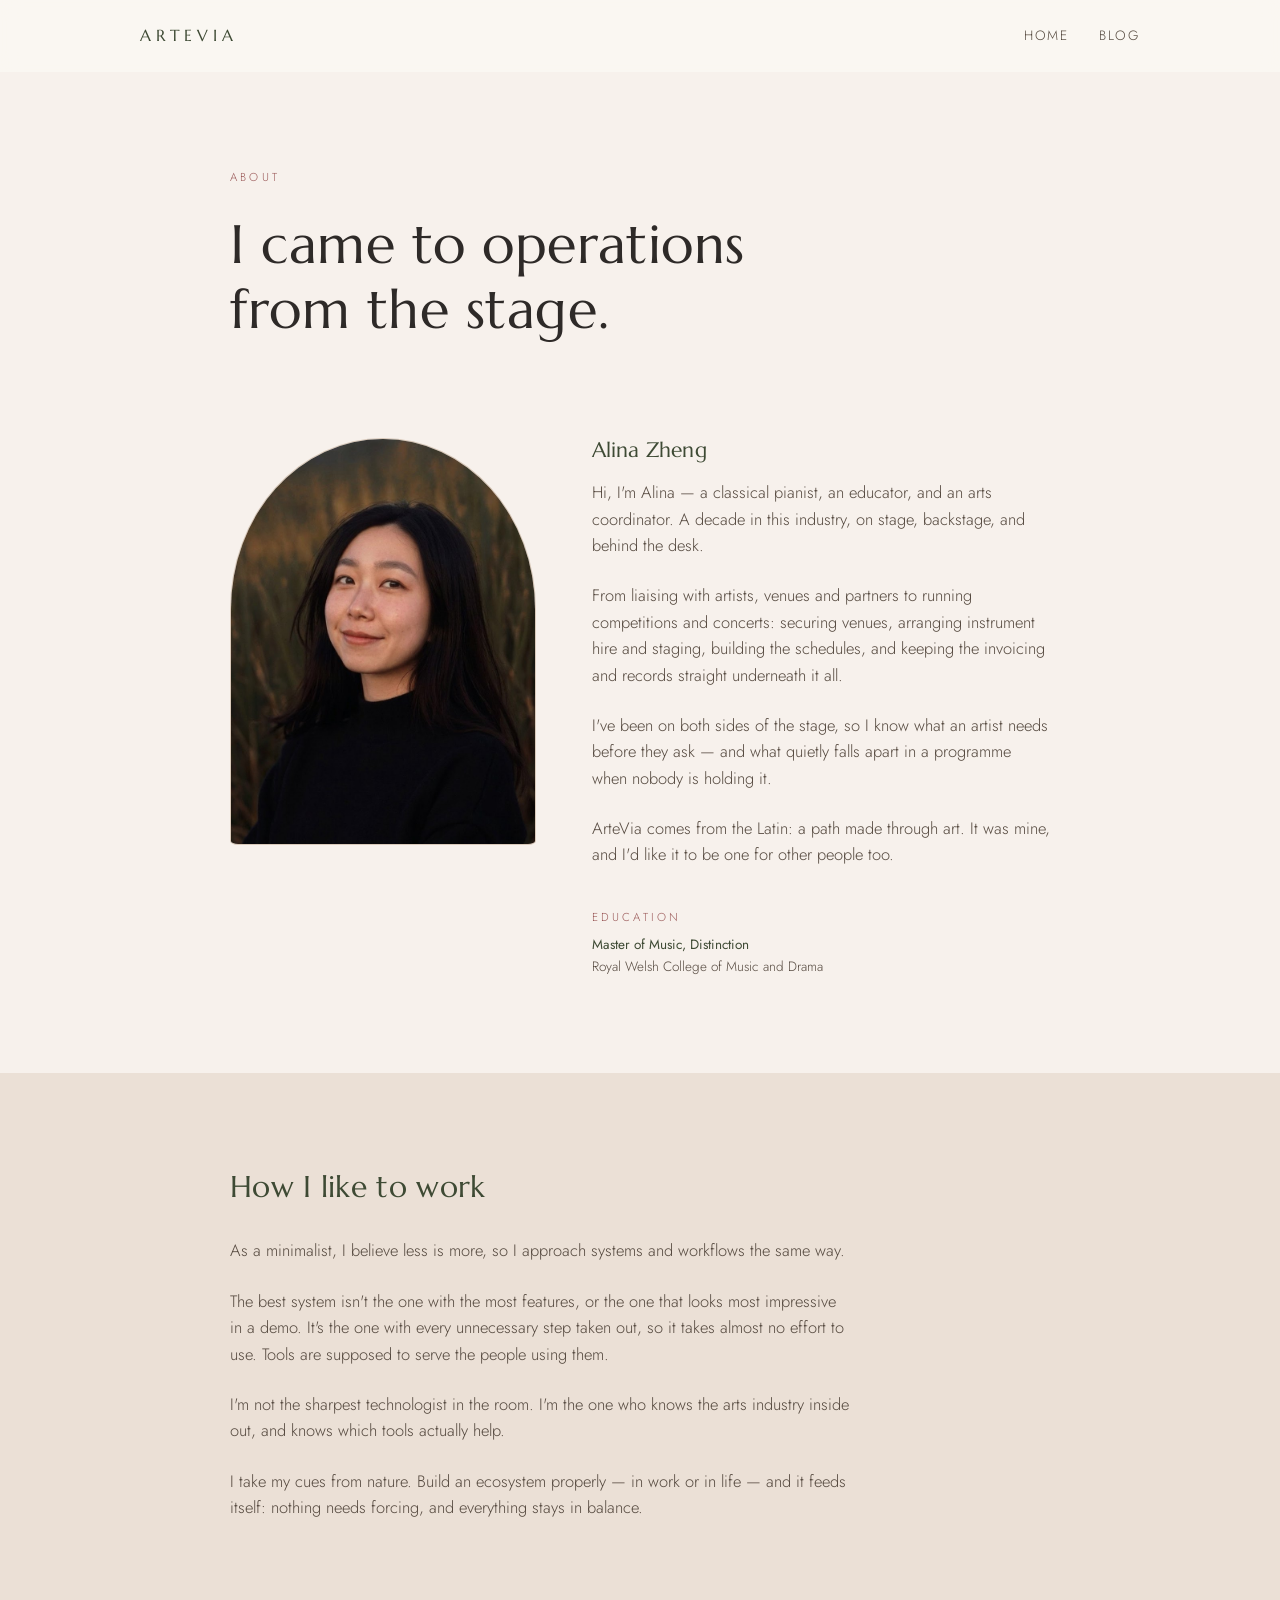
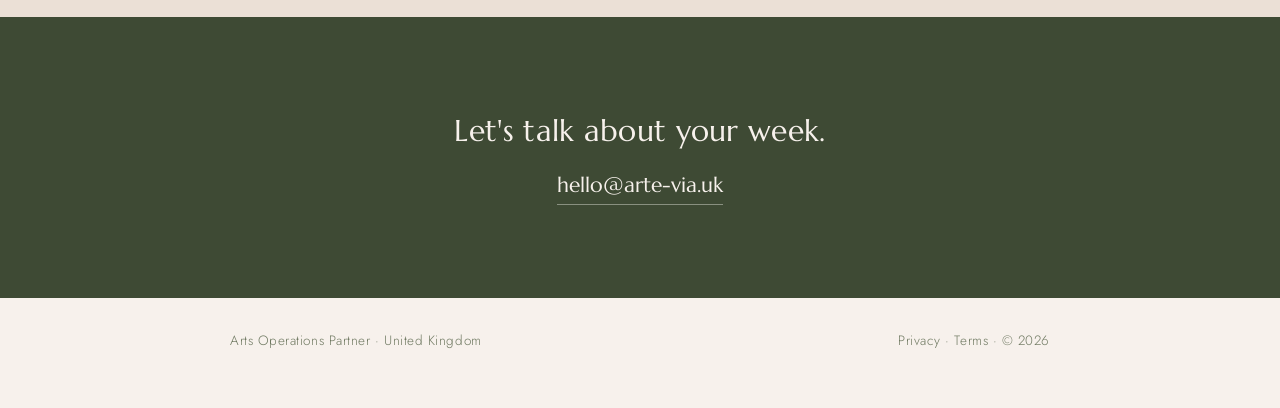
==== commit cf554e48: "Formspree:& Blog" ====
--- a/site/about.html
+++ b/site/about.html
@@ -18,6 +18,7 @@
     </a>
     <div class="nav-links">
       <a href="index.html">Home</a>
+      <a href="blog.html">Blog</a>
     </div>
   </div>
 </div>
--- a/site/site.css
+++ b/site/site.css
@@ -229,16 +229,22 @@
 .hero .eyebrow{
   font-size:var(--t-small);letter-spacing:0.22em;margin-bottom:22px;
 }
+/* 24ch is the width at which this headline lands on two lines instead of three.
+   17ch and 20ch both broke it three ways — the earlier widening changed where
+   the breaks fell without removing one. balance keeps the two lines even, and
+   stops a short orphan if the wording changes. */
 .hero h1{
   font-size:clamp(34px,4.2vw,48px);margin:0 auto 24px;
-  max-width:20ch;line-height:1.16;
+  max-width:24ch;line-height:1.16;text-wrap:balance;
 }
 .hero h1 em{font-style:italic;color:var(--olive);}
-/* 20ch and 40ch deliberately: headline and sub share a spine rather than
-   stacking a tall narrow block on a wide flat one */
+/* 62ch ~= 590px, just wider than the h1's 24ch measure and just wider than this
+   sentence needs — so the headline takes two lines, the sub takes one, and both
+   blocks are the same width. 40ch was set against the old narrower h1 and now
+   wraps the sub for no reason. */
 .hero-sub{
   font-size:var(--t-lead);color:var(--ink-soft);
-  line-height:1.5;max-width:40ch;margin:0 auto 42px;
+  line-height:1.5;max-width:62ch;margin:0 auto 42px;text-wrap:balance;
 }
 .cta{
   display:inline-block;font-size:var(--t-small);
@@ -288,8 +294,41 @@
   letter-spacing:3px;fill:var(--terracotta);text-anchor:middle;
 }
 
-/* the figure sits under the services heading, not in a section of its own */
-.bar-fig{margin-bottom:var(--s-7);}
+/* ---- how it works: the process beside the outcome ----
+   Diagram on one side, both states stacked on the other. The section had a tall
+   centred diagram in a lot of empty space; this fills the width and lets the
+   two halves explain each other — here's the process, here's what it changes.
+   The states are centred against the diagram's height so neither floats. */
+.journey{
+  display:grid;grid-template-columns:minmax(0,1.45fr) minmax(240px,1fr);
+  gap:var(--s-6);align-items:center;
+}
+.journey .flow{max-width:none;}
+.states{display:flex;flex-direction:column;gap:var(--s-5);}
+
+.shift-col h3{
+  font-size:var(--t-micro);letter-spacing:0.22em;text-transform:uppercase;
+  color:var(--terracotta);margin-bottom:var(--s-3);
+}
+.shift-col ul{list-style:none;}
+.shift-col li{
+  font-size:var(--t-body);line-height:1.5;
+  padding:0 0 12px 15px;position:relative;
+}
+.shift-col li:last-child{padding-bottom:0;}
+.shift-col li::before{
+  content:"";position:absolute;left:0;top:12px;
+  width:6px;height:1px;background:var(--sand-deep);
+}
+/* the destination reads stronger than the origin — same size, more weight of
+   colour, so the eye travels left to right without being told to */
+.shift-now li{color:var(--ink-soft);}
+.shift-after li{color:var(--olive);}
+.shift-after li::before{background:var(--terracotta);}
+
+/* the figure now closes the services section rather than introducing it — the
+   picker says what the work is, then the stave shows the point of it */
+.bar-fig{margin-top:var(--s-7);}
 
 /* closing stance — the strongest line, given its own room */
 .stance{text-align:center;padding:var(--s-7) 0;}
@@ -299,84 +338,36 @@
 }
 .stance .more{margin-top:var(--s-4);}
 
-/* ---- package picker ---- */
-.pkg-tabs{
-  display:grid;grid-template-columns:minmax(210px,27%) 1fr;
-  gap:var(--s-5);align-items:start;
-}
-.pkg-list{display:flex;flex-direction:column;gap:4px;}
-
-/* three states, deliberately far apart:
-   rest = outlined · hover = tinted + arrow moves · active = filled + accent */
-.pkg-tab{
-  appearance:none;cursor:pointer;font:inherit;text-align:left;
-  display:flex;align-items:center;justify-content:space-between;gap:14px;
-  padding:15px 16px 15px 17px;
-  background:transparent;
-  border:1px solid var(--line);
-  border-left:3px solid var(--sand-deep);
-  border-radius:10px;
-  transition:background .18s, border-color .18s, box-shadow .18s;
-}
-.pkg-tab .tab-name{
-  font-family:'Marcellus',serif;font-size:var(--t-body);
-  color:var(--ink-soft);line-height:1.35;transition:color .18s;
-}
-.pkg-tab .tab-arrow{
-  flex:0 0 auto;width:7px;height:7px;
-  border-right:1.7px solid var(--sand-deep);
-  border-top:1.7px solid var(--sand-deep);
-  transform:rotate(45deg);
-  transition:border-color .18s, transform .18s;
-}
-.pkg-tab:hover{
-  background:var(--bone);
-  border-color:var(--sand-deep);
-  border-left-color:var(--olive-soft);
-}
-.pkg-tab:hover .tab-name{color:var(--olive);}
-.pkg-tab:hover .tab-arrow{border-color:var(--olive-soft);transform:rotate(45deg) translate(2px,-2px);}
-.pkg-tab[aria-selected="true"]{
-  background:var(--olive);
-  border-color:var(--olive);
-  border-left-color:var(--terracotta);
-  box-shadow:0 1px 10px rgba(46,42,40,0.10);
-}
-.pkg-tab[aria-selected="true"] .tab-name{color:var(--bone);}
-.pkg-tab[aria-selected="true"] .tab-arrow{border-color:var(--bone);transform:rotate(45deg) translate(2px,-2px);}
-.pkg-tab:focus-visible{outline:2px solid var(--terracotta);outline-offset:3px;}
-
-.pkg-stage{background:var(--bone);border-radius:26px;}
-.pkg-panel{padding:38px 42px 34px;}
-.pkg-panel:focus{outline:none;}
-.pkg-head{
-  display:flex;flex-wrap:wrap;align-items:baseline;gap:var(--s-2);
-  margin-bottom:var(--s-2);
-}
-.pkg-head h3{font-size:var(--t-h3);color:var(--olive);}
-.pkg-dur{
-  font-size:var(--t-micro);letter-spacing:0.18em;text-transform:uppercase;
-  color:var(--terracotta);
-}
-.pkg-promise{
-  font-size:var(--t-lead);color:var(--ink-soft);line-height:1.45;
-  margin-bottom:var(--s-4);max-width:46ch;
-}
-.pkg-panel ul{margin:0;padding-left:20px;}
-.pkg-panel li{font-size:var(--t-body);color:var(--ink-soft);line-height:1.55;margin-bottom:9px;}
-.pkg-keep{
-  margin-top:var(--s-4);padding-top:var(--s-3);
-  border-top:1px solid var(--line);
-  font-size:var(--t-small);color:var(--ink-soft);line-height:1.55;
-}
-.pkg-keep strong{font-weight:400;color:var(--olive);}
-/* sits inside the .pkg-tabs grid, in the panel column — so it starts at the
-   stage's left edge, level with the bottom of the tab stack rather than
-   floating centred underneath. The picker then reads as one rectangle. */
+/* ---- the six areas, all open ----
+   This was a tabbed picker. It was right when each panel held a package name,
+   a duration, a promise, five deliverables and a "you keep" line — sixty-odd
+   words, far too much to show six of. The content then shrank to a heading and
+   three to five items of two or three words, at which point six tabs, ARIA
+   wiring, a JS handler and eighty lines of CSS existed to hide seventy words,
+   and the densest section on the page displayed the least. */
+.areas{
+  display:grid;grid-template-columns:repeat(3,minmax(0,1fr));
+  gap:var(--s-2);
+}
+.area{
+  background:var(--bone);border-radius:16px;
+  padding:var(--s-3) var(--s-3) var(--s-4);
+}
+.area h3{font-size:var(--t-h3);color:var(--olive);margin-bottom:var(--s-2);}
+.area ul{list-style:none;}
+.area li{
+  font-size:var(--t-body);line-height:1.5;color:var(--ink-soft);
+  padding:0 0 9px 15px;position:relative;
+}
+.area li:last-child{padding-bottom:0;}
+.area li::before{
+  content:"";position:absolute;left:0;top:12px;
+  width:6px;height:1px;background:var(--terracotta);
+}
+
 .pkg-more{
-  grid-column:2;
-  text-align:left;font-size:var(--t-body);color:var(--ink-soft);
-  margin:var(--s-4) 0 0;
+  margin:var(--s-5) 0 0;
+  text-align:center;font-size:var(--t-body);color:var(--ink-soft);
 }
 .pkg-more a{
   color:var(--olive);text-decoration:none;
@@ -389,17 +380,29 @@
 /* ---- how it works: a flow, because the middle step is a fork ---- */
 .flow{max-width:780px;margin:0 auto;text-align:center;}
 
+/* width:max-content — each box shrinks to its own text instead of every one
+   running the full 780px. Short steps get small boxes, which is what makes it
+   read as a diagram rather than a stack of banners. max-width keeps them inside
+   the column on a phone; the auto margins keep them centred, which matters
+   because the connector below is drawn at 50% of the box. */
+/* boxes stay — tried without them, the diagram lost too much definition.
+   width:max-content keeps each step as wide as its own text, and centred,
+   because the connector below is drawn at 50% of the block. */
 .flow-node,
 .flow-branch{
+  width:max-content;max-width:100%;margin-inline:auto;
   background:var(--bone);
   border:1px solid var(--line);
   border-radius:14px;
-  padding:var(--s-3) var(--s-4);
-}
+  padding:var(--s-2) var(--s-3);
+}
+/* stepped down from --t-h3 / --t-body now the flow shares its row with two
+   columns of text. At the old size the diagram fought them for attention; at
+   this size it reads as the mechanism between them, which is its job. */
 .flow-node h3,
-.flow-branch h3{font-size:var(--t-h3);color:var(--olive);margin-bottom:6px;}
+.flow-branch h3{font-size:var(--t-body);color:var(--olive);margin-bottom:5px;}
 .flow-node p,
-.flow-branch p{font-size:var(--t-body);color:var(--ink-soft);max-width:46ch;margin:0 auto;}
+.flow-branch p{font-size:var(--t-small);color:var(--ink-soft);max-width:42ch;margin:0 auto;}
 
 /* vertical connector into every block after the first */
 .flow > * + *{position:relative;margin-top:var(--s-5);}
@@ -423,32 +426,23 @@
 .flow-branches{position:relative;display:grid;grid-template-columns:1fr 1fr;gap:var(--s-3);}
 .flow-branches::after{top:100%;border-bottom:1px solid var(--line);}
 
-/* quiet statements */
-.facts{padding:var(--s-6) 0;}
-.facts-grid{
-  display:grid;grid-template-columns:1fr 1fr;gap:var(--s-6);
-  max-width:840px;margin:0 auto;
-}
-.facts-grid p{
-  font-size:var(--t-body);color:var(--ink-soft);line-height:1.6;
-  padding-left:var(--s-3);border-left:1px solid var(--line);
-}
 
 /* trusted by */
+/* two slots, not four. Four boxes reading "Logo" said no clients louder than an
+   absent section would have; a real pair says more than a padded row. */
 .trust-logos{
-  display:grid;grid-template-columns:repeat(4,1fr);gap:20px;
-  max-width:840px;margin:0 auto;
-}
+  display:grid;grid-template-columns:repeat(2,1fr);gap:20px;
+  max-width:520px;margin:0 auto;
+}
+/* sand, not bone — this section is no longer .alt, so a bone slot on a bone
+   background would disappear. Flipping the section broke the sand run that had
+   the stance and Trusted by merging into one undifferentiated band. */
 .trust-slot{
-  background:var(--bone);border:1px solid var(--line);border-radius:16px;
+  background:var(--sand);border:1px solid var(--line);border-radius:16px;
   height:100px;padding:18px;
   display:flex;align-items:center;justify-content:center;
 }
 .trust-slot img{max-height:54px;max-width:100%;object-fit:contain;}
-.trust-slot .ph{
-  font-size:var(--t-micro);letter-spacing:0.18em;text-transform:uppercase;
-  color:var(--sand-deep);
-}
 
 
 /* =============================================================
@@ -496,9 +490,10 @@
    is scoped — otherwise max-width:16ch would clamp "Privacy Policy" too. */
 .head{padding:var(--s-8) 0 0;}
 .head h1{font-size:var(--t-h1);margin-bottom:var(--s-3);}
-.page-about .head h1{max-width:16ch;}
-.head .intro{font-size:var(--t-lead);color:var(--ink-soft);max-width:60ch;}
-
+/* 20ch, not 16ch. At 16ch this headline broke three ways — "I came to /
+   operations from / the stage." — which is one line more than it needs.
+   18ch is the exact threshold; 20 leaves room if the wording changes. */
+.page-about .head h1{max-width:20ch;text-wrap:balance;}
 /* bottom padding is deliberate: without it the sand of .beliefs starts flush
    against the last line of the education block, and the colour change reads as
    a mistake. The 96px below keeps the boundary clear of the text. */
@@ -522,7 +517,7 @@
 
 .edu-mini{margin-top:var(--s-5);}
 /* terracotta, not olive-soft — every other micro label on the site is
-   terracotta (.eyebrow, .pkg-dur). olive-soft is footer and secondary text. */
+   terracotta. olive-soft is footer and secondary text. */
 .edu-mini .lab{
   font-size:var(--t-micro);letter-spacing:0.28em;text-transform:uppercase;
   color:var(--terracotta);margin-bottom:var(--s-1);
@@ -573,6 +568,96 @@
 
 
 /* =============================================================
+   9b · Writing — index and posts
+   -------------------------------------------------------------
+   Posts reuse .doc from the legal pages, which already has the
+   right measure, list markers and visible link styling for
+   long-form prose. Only the index needs rules of its own.
+   ============================================================= */
+body.page-blog{--measure:860px;}
+
+.post-list{list-style:none;margin:var(--s-6) 0 0;}
+.post-item{border-top:1px solid var(--line);}
+.post-item:last-child{border-bottom:1px solid var(--line);}
+.post-item a{
+  display:block;padding:var(--s-4) 0;text-decoration:none;
+  transition:opacity .25s;
+}
+.post-item a:hover{opacity:.72;}
+.post-date{
+  display:block;font-size:var(--t-micro);letter-spacing:0.22em;
+  text-transform:uppercase;color:var(--terracotta);margin-bottom:var(--s-1);
+}
+.post-item h2{font-size:var(--t-h3);color:var(--olive);margin-bottom:6px;}
+.post-item p{font-size:var(--t-body);color:var(--ink-soft);max-width:60ch;}
+
+/* the honest empty state — says what's coming rather than pretending
+   there's something here. Delete once the first post is up. */
+.post-empty{
+  margin:var(--s-6) 0 var(--s-8);
+  padding:var(--s-5) 0 0;border-top:1px solid var(--line);
+}
+.post-empty p{font-size:var(--t-lead);color:var(--ink-soft);max-width:56ch;}
+.post-empty .more{margin-top:var(--s-4);}
+
+/* a post's opening paragraph carries more weight than its body */
+.standfirst{
+  font-size:var(--t-lead);color:var(--olive);line-height:1.5;
+  margin-bottom:var(--s-4);
+}
+.post-end{margin-top:var(--s-6);padding-top:var(--s-4);border-top:1px solid var(--line);}
+
+
+/* =============================================================
+   9c · Enquiry form
+   -------------------------------------------------------------
+   Plain HTML posting to Formspree. No script, no CAPTCHA, so the
+   page still makes no third-party request until someone submits.
+   ============================================================= */
+.enquiry{max-width:560px;margin:var(--s-6) 0 0;}
+.field{margin-bottom:var(--s-4);}
+.field label{
+  display:block;margin-bottom:var(--s-1);
+  font-size:var(--t-micro);letter-spacing:0.22em;text-transform:uppercase;
+  color:var(--terracotta);
+}
+.field .opt{
+  letter-spacing:0.06em;text-transform:none;color:var(--olive-soft);
+}
+.field input,
+.field select,
+.field textarea{
+  width:100%;font:inherit;font-size:var(--t-body);color:var(--ink);
+  background:var(--bone);
+  border:1px solid var(--line);border-radius:10px;
+  padding:12px 14px;
+  transition:border-color .2s;
+}
+.field textarea{resize:vertical;line-height:1.6;}
+.field input:focus,
+.field select:focus,
+.field textarea:focus{
+  outline:none;border-color:var(--olive-soft);
+  box-shadow:0 0 0 3px rgba(110,120,96,0.12);
+}
+.field .hint{
+  margin-top:6px;font-size:var(--t-small);color:var(--olive-soft);
+}
+.enquiry button{cursor:pointer;background:none;margin-top:var(--s-2);}
+
+/* the honeypot has to exist in the DOM and never be seen or focused */
+.hp{position:absolute;left:-9999px;width:1px;height:1px;overflow:hidden;}
+
+.enquiry-alt{
+  margin-top:var(--s-6);padding-top:var(--s-4);
+  border-top:1px solid var(--line);
+  font-size:var(--t-body);color:var(--ink-soft);
+}
+.enquiry-alt a{color:var(--olive);text-decoration:none;border-bottom:1px solid var(--line);padding-bottom:3px;white-space:nowrap;}
+.enquiry-alt a:hover{color:var(--terracotta);border-color:var(--terracotta);}
+
+
+/* =============================================================
    10 · Responsive
    ============================================================= */
 @media (max-width:980px){
@@ -581,14 +666,9 @@
 }
 
 @media (max-width:900px){
-  .pkg-tabs{grid-template-columns:1fr;gap:var(--s-4);}
-  /* single column here — reset the panel-column placement or the grid invents
-     a second column and the line lands off to the side */
-  .pkg-more{grid-column:1;}
-  .pkg-tab{padding:12px 0 12px 18px;}
-  .pkg-panel{padding:30px 26px 28px;}
-  .pkg-stage{border-radius:20px;}
-  .trust-logos{grid-template-columns:repeat(2,1fr);max-width:420px;}
+  .areas{grid-template-columns:1fr 1fr;}
+  .journey{grid-template-columns:1fr;gap:var(--s-6);}
+  .trust-logos{max-width:420px;}
 }
 
 @media (max-width:760px){
@@ -598,6 +678,7 @@
 
 @media (max-width:700px){
   .shell{padding:0 22px;}
+  .areas{grid-template-columns:1fr;}
 
   /* only pages with a hamburger hide their inline links */
   .nav--menu .nav-links{display:none;}
@@ -606,7 +687,6 @@
 
   .pkg-more a{white-space:nowrap;}
   .ways{grid-template-columns:1fr;}
-  .facts-grid{grid-template-columns:1fr;gap:var(--s-3);}
 
   /* stacked, a bracket makes no sense — plain connectors instead */
   .flow-branches{grid-template-columns:1fr;gap:var(--s-5);}
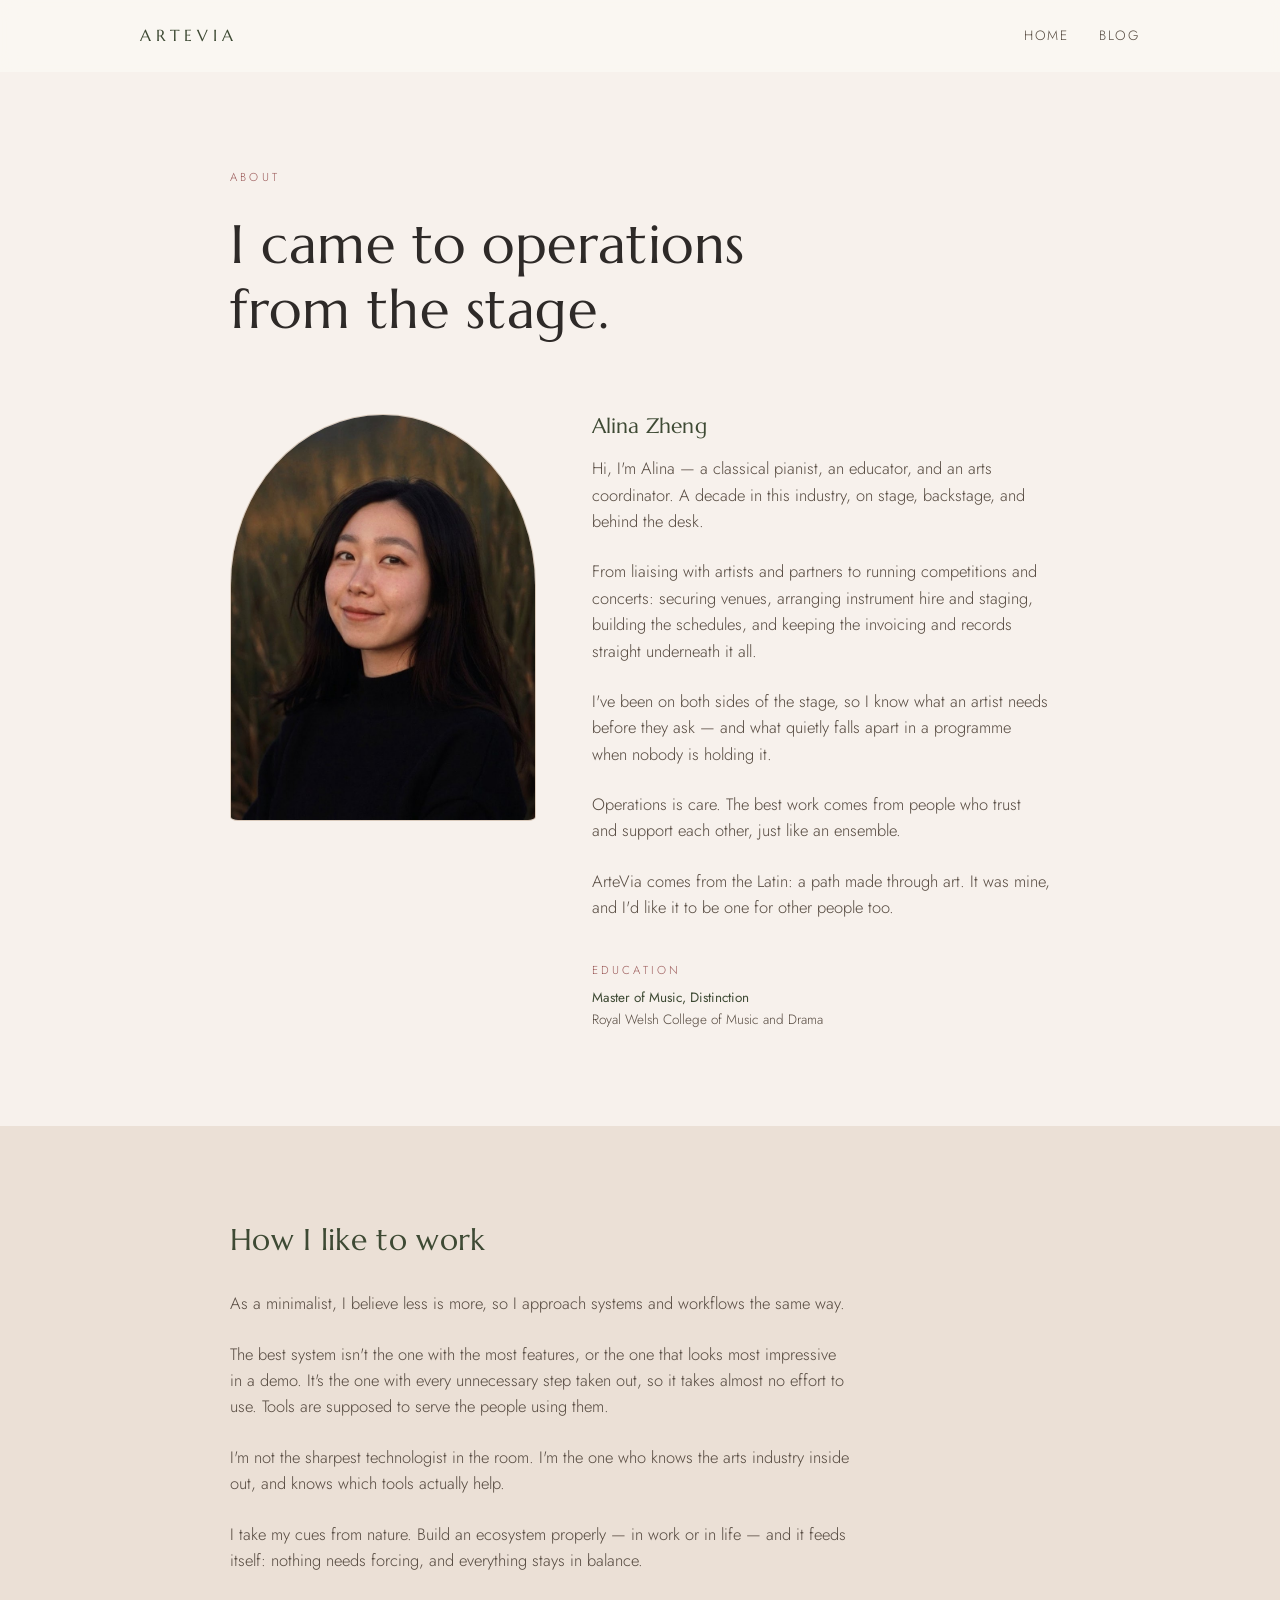
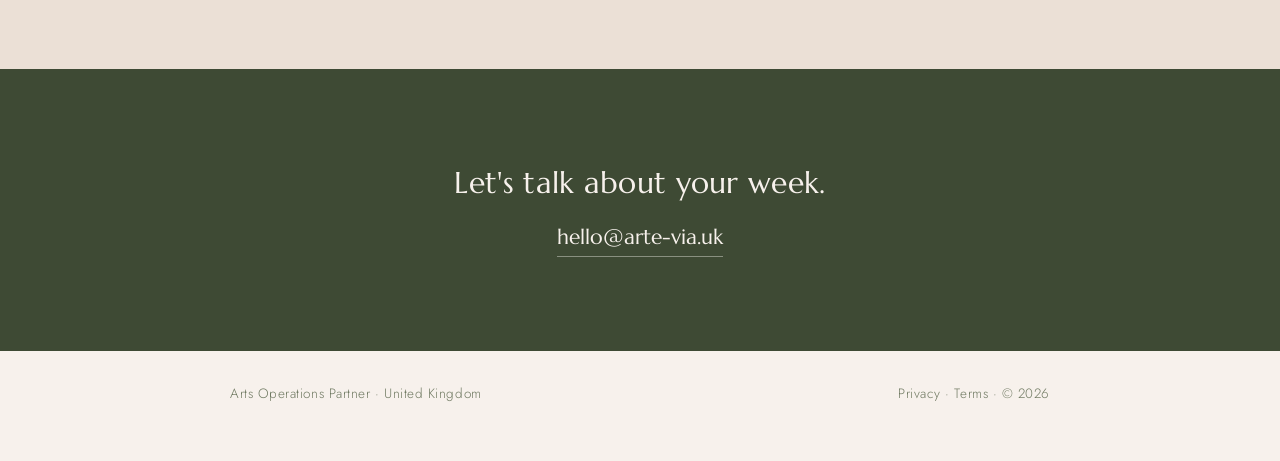
==== commit cd904b4e: "About page" ====
--- a/site/about.html
+++ b/site/about.html
@@ -34,8 +34,9 @@
     <div>
       <h2 class="name">Alina Zheng</h2>
       <p>Hi, I'm Alina — a classical pianist, an educator, and an arts coordinator. A decade in this industry, on stage, backstage, and behind the desk.</p>
-      <p>From liaising with artists, venues and partners to running competitions and concerts: securing venues, arranging instrument hire and staging, building the schedules, and keeping the invoicing and records straight underneath it all.</p>
+      <p>From liaising with artists and partners to running competitions and concerts: securing venues, arranging instrument hire and staging, building the schedules, and keeping the invoicing and records straight underneath it all.</p>
       <p>I've been on both sides of the stage, so I know what an artist needs before they ask — and what quietly falls apart in a programme when nobody is holding it.</p>
+      <p>Operations is care. The best work comes from people who trust and support each other, just like an ensemble.</p>
       <p>ArteVia comes from the Latin: a path made through art. It was mine, and I'd like it to be one for other people too.</p>
 
       <div class="edu-mini">
--- a/site/site.css
+++ b/site/site.css
@@ -79,6 +79,8 @@
 
 html{scroll-behavior:smooth;scroll-padding-top:var(--nav-h);}
 
+/* 300 stays. Tried 400 and it read heavy against Marcellus — the light weight
+   is what keeps the body quiet under the serif headings. Don't "fix" this. */
 body{
   font-family:'Jost',sans-serif;font-weight:300;
   color:var(--ink);background:var(--bone);
@@ -219,6 +221,7 @@
   text-align:center;
   padding:clamp(88px,12vw,136px) 0 clamp(96px,13vw,144px);
 }
+
 .eyebrow{
   font-size:var(--t-micro);letter-spacing:0.28em;text-transform:uppercase;
   color:var(--terracotta);margin-bottom:26px;
@@ -294,21 +297,25 @@
   letter-spacing:3px;fill:var(--terracotta);text-anchor:middle;
 }
 
-/* ---- how it works: the process beside the outcome ----
-   Diagram on one side, both states stacked on the other. The section had a tall
-   centred diagram in a lot of empty space; this fills the width and lets the
-   two halves explain each other — here's the process, here's what it changes.
-   The states are centred against the diagram's height so neither floats. */
-.journey{
-  display:grid;grid-template-columns:minmax(0,1.45fr) minmax(240px,1fr);
-  gap:var(--s-6);align-items:center;
-}
-.journey .flow{max-width:none;}
-.states{display:flex;flex-direction:column;gap:var(--s-5);}
-
+/* ---- how it works: two states across the top, the process left to right ----
+   States answer "what changes", the diagram answers "how" — outcome first,
+   mechanism second. Running the flow horizontally uses the width the section
+   already has instead of stacking into a tall thin column. */
+.states{
+  display:grid;grid-template-columns:1fr 1fr;gap:var(--s-3);
+  margin-bottom:var(--s-7);
+}
+
+/* filled, not outlined — the opposite construction to the diagram below, so
+   the two halves of the section don't read as the same kind of thing */
+.shift-col{
+  background:var(--sand);
+  border-radius:14px;
+  padding:var(--s-4);
+}
 .shift-col h3{
   font-size:var(--t-micro);letter-spacing:0.22em;text-transform:uppercase;
-  color:var(--terracotta);margin-bottom:var(--s-3);
+  color:var(--terracotta);margin-bottom:var(--s-2);
 }
 .shift-col ul{list-style:none;}
 .shift-col li{
@@ -320,17 +327,10 @@
   content:"";position:absolute;left:0;top:12px;
   width:6px;height:1px;background:var(--sand-deep);
 }
-/* the destination reads stronger than the origin — same size, more weight of
-   colour, so the eye travels left to right without being told to */
 .shift-now li{color:var(--ink-soft);}
 .shift-after li{color:var(--olive);}
 .shift-after li::before{background:var(--terracotta);}
 
-/* the figure now closes the services section rather than introducing it — the
-   picker says what the work is, then the stave shows the point of it */
-.bar-fig{margin-top:var(--s-7);}
-
-/* closing stance — the strongest line, given its own room */
 .stance{text-align:center;padding:var(--s-7) 0;}
 .stance p{
   font-size:var(--t-statement);color:var(--olive);
@@ -377,54 +377,59 @@
 .pkg-more a:hover{color:var(--terracotta);border-color:var(--terracotta);}
 
 
-/* ---- how it works: a flow, because the middle step is a fork ---- */
-.flow{max-width:780px;margin:0 auto;text-align:center;}
-
-/* width:max-content — each box shrinks to its own text instead of every one
-   running the full 780px. Short steps get small boxes, which is what makes it
-   read as a diagram rather than a stack of banners. max-width keeps them inside
-   the column on a phone; the auto margins keep them centred, which matters
-   because the connector below is drawn at 50% of the box. */
-/* boxes stay — tried without them, the diagram lost too much definition.
-   width:max-content keeps each step as wide as its own text, and centred,
-   because the connector below is drawn at 50% of the block. */
+/* ---- the flow, running left to right ----
+   Four columns: conversation, the fork, proposal, begin. The fork column is
+   wider because it holds two boxes. */
+.flow{
+  display:grid;grid-template-columns:1fr 1.2fr 1fr 1fr;
+  gap:var(--s-5);align-items:center;text-align:center;
+}
 .flow-node,
 .flow-branch{
-  width:max-content;max-width:100%;margin-inline:auto;
   background:var(--bone);
   border:1px solid var(--line);
   border-radius:14px;
-  padding:var(--s-2) var(--s-3);
-}
-/* stepped down from --t-h3 / --t-body now the flow shares its row with two
-   columns of text. At the old size the diagram fought them for attention; at
-   this size it reads as the mechanism between them, which is its job. */
+  padding:var(--s-3) var(--s-2);
+}
 .flow-node h3,
 .flow-branch h3{font-size:var(--t-body);color:var(--olive);margin-bottom:5px;}
 .flow-node p,
-.flow-branch p{font-size:var(--t-small);color:var(--ink-soft);max-width:42ch;margin:0 auto;}
-
-/* vertical connector into every block after the first */
-.flow > * + *{position:relative;margin-top:var(--s-5);}
+.flow-branch p{font-size:var(--t-small);color:var(--ink-soft);}
+
+/* horizontal connector into every column after the first */
+.flow > * + *{position:relative;}
 .flow > * + *::before{
   content:"";position:absolute;
-  top:calc(var(--s-5) * -1);left:calc(50% - 0.5px);
-  width:1px;height:var(--s-5);
+  left:calc(var(--s-5) * -1);top:50%;
+  width:var(--s-5);height:1px;
   background:var(--line);
 }
 
-/* the fork: bracket out to two branches, then back together */
-.flow-split{padding:var(--s-4) 0;}
-.flow-split::after,
+/* the fork's connectors stop short. The bracket already occupies --s-3 of the
+   gap on each side, so a full-length line would be drawn twice over the same
+   pixels — which is what made those two segments look heavier than the rest. */
+.flow-split::before{width:calc(var(--s-5) - var(--s-3));}
+.flow-split + *::before{
+  left:calc((var(--s-5) - var(--s-3)) * -1);
+  width:calc(var(--s-5) - var(--s-3));
+}
+
+/* the fork: a bracket out to two branches, then back together.
+   flex:1 forces the branches to equal height, which is what lets the arm
+   positions below be exact. */
+.flow-branches{position:relative;display:flex;flex-direction:column;gap:var(--s-3);}
+.flow-branch{flex:1;}
+.flow-branches::before,
 .flow-branches::after{
   content:"";position:absolute;
-  left:25%;right:25%;height:var(--s-4);
-  border-left:1px solid var(--line);
-  border-right:1px solid var(--line);
-}
-.flow-split::after{top:0;border-top:1px solid var(--line);}
-.flow-branches{position:relative;display:grid;grid-template-columns:1fr 1fr;gap:var(--s-3);}
-.flow-branches::after{top:100%;border-bottom:1px solid var(--line);}
+  top:calc(25% - var(--s-3) / 4);
+  bottom:calc(25% - var(--s-3) / 4);
+  width:var(--s-3);
+  border-top:1px solid var(--line);
+  border-bottom:1px solid var(--line);
+}
+.flow-branches::before{left:calc(var(--s-3) * -1);border-left:1px solid var(--line);}
+.flow-branches::after{right:calc(var(--s-3) * -1);border-right:1px solid var(--line);}
 
 
 /* trusted by */
@@ -538,6 +543,9 @@
    ============================================================= */
 .page-legal .head{padding:var(--s-8) 0 var(--s-5);}
 .page-legal .head h1{margin-bottom:var(--s-2);max-width:none;}
+/* that margin exists to clear the "Last updated" line. On pages without one —
+   the enquiry form — it's a dangling 16px with nothing under it to separate. */
+.head h1:last-child{margin-bottom:0;}
 .updated{font-size:var(--t-small);color:var(--olive-soft);letter-spacing:0.06em;}
 
 .doc{padding-bottom:var(--s-8);}
@@ -614,36 +622,53 @@
    Plain HTML posting to Formspree. No script, no CAPTCHA, so the
    page still makes no third-party request until someone submits.
    ============================================================= */
-.enquiry{max-width:560px;margin:var(--s-6) 0 0;}
-.field{margin-bottom:var(--s-4);}
+/* no top margin of its own — .head already contributes 40px below the title,
+   and stacking --s-6 on top of that opened a 112px hole with nothing in it */
+.enquiry{max-width:560px;margin:0;}
+.field{margin-bottom:var(--s-3);}
+
+/* labels are quiet. They were --t-micro uppercase terracotta, which put five
+   eyebrow-weight headings down a single form and made it shout. Terracotta now
+   appears once on this page, on the eyebrow above the title, which is what an
+   accent colour is for. */
 .field label{
-  display:block;margin-bottom:var(--s-1);
-  font-size:var(--t-micro);letter-spacing:0.22em;text-transform:uppercase;
-  color:var(--terracotta);
-}
-.field .opt{
-  letter-spacing:0.06em;text-transform:none;color:var(--olive-soft);
-}
+  display:block;margin-bottom:7px;
+  font-size:var(--t-small);color:var(--ink-soft);letter-spacing:0.02em;
+}
+.field .opt{color:var(--olive-soft);}
+
+/* sand fill, not bone — on a bone page a bone input is defined only by its
+   hairline, and reads as an outline rather than something to type in */
 .field input,
 .field select,
 .field textarea{
   width:100%;font:inherit;font-size:var(--t-body);color:var(--ink);
-  background:var(--bone);
+  background:var(--sand);
   border:1px solid var(--line);border-radius:10px;
-  padding:12px 14px;
-  transition:border-color .2s;
-}
-.field textarea{resize:vertical;line-height:1.6;}
+  padding:13px 15px;
+  transition:border-color .2s, box-shadow .2s;
+}
+.field textarea{resize:vertical;line-height:1.6;min-height:150px;}
 .field input:focus,
 .field select:focus,
 .field textarea:focus{
   outline:none;border-color:var(--olive-soft);
   box-shadow:0 0 0 3px rgba(110,120,96,0.12);
 }
-.field .hint{
-  margin-top:6px;font-size:var(--t-small);color:var(--olive-soft);
-}
-.enquiry button{cursor:pointer;background:none;margin-top:var(--s-2);}
+
+/* the one solid element on the page — this is the primary action, and every
+   other button-ish thing on the site is a text link with a rule under it.
+   Radius matches the inputs so the form reads as one object. */
+.enquiry button{
+  cursor:pointer;font:inherit;
+  font-size:var(--t-small);letter-spacing:0.14em;text-transform:uppercase;
+  color:var(--bone);background:var(--olive);
+  border:1px solid var(--olive);border-radius:10px;
+  padding:15px 34px;margin-top:var(--s-3);
+  transition:background .25s, border-color .25s;
+}
+.enquiry button:hover{background:var(--terracotta);border-color:var(--terracotta);}
+.enquiry button:focus-visible{outline:2px solid var(--terracotta);outline-offset:3px;}
 
 /* the honeypot has to exist in the DOM and never be seen or focused */
 .hp{position:absolute;left:-9999px;width:1px;height:1px;overflow:hidden;}
@@ -667,8 +692,28 @@
 
 @media (max-width:900px){
   .areas{grid-template-columns:1fr 1fr;}
-  .journey{grid-template-columns:1fr;gap:var(--s-6);}
   .trust-logos{max-width:420px;}
+
+  /* four columns stop fitting here. The flow turns back into a vertical
+     sequence: connectors move from the left edge to the top, and the fork
+     bracket is dropped because a stack doesn't need one. */
+  .states{grid-template-columns:1fr;}
+  .flow{grid-template-columns:1fr;gap:var(--s-3);}
+  .flow > * + *::before{
+    left:calc(50% - 0.5px);top:calc(var(--s-3) * -1);
+    width:1px;height:var(--s-3);
+  }
+  .flow-branches::before,
+  .flow-branches::after{display:none;}
+  .flow-split::before,
+  .flow-split + *::before{left:calc(50% - 0.5px);width:1px;}
+  .flow-branch + .flow-branch{position:relative;}
+  .flow-branch + .flow-branch::before{
+    content:"";position:absolute;
+    top:calc(var(--s-3) * -1);left:calc(50% - 0.5px);
+    width:1px;height:var(--s-3);
+    background:var(--line);
+  }
 }
 
 @media (max-width:760px){
@@ -688,19 +733,6 @@
   .pkg-more a{white-space:nowrap;}
   .ways{grid-template-columns:1fr;}
 
-  /* stacked, a bracket makes no sense — plain connectors instead */
-  .flow-branches{grid-template-columns:1fr;gap:var(--s-5);}
-  .flow-split::after,
-  .flow-branches::after{display:none;}
-  .flow-branch + .flow-branch::before{
-    content:"";position:absolute;
-    top:calc(var(--s-5) * -1);left:calc(50% - 0.5px);
-    width:1px;height:var(--s-5);
-    background:var(--line);
-  }
-  .flow-branch{position:relative;}
-  .flow-split{padding:var(--s-5) 0 0;}
-
   section{padding:70px 0;}
   footer{flex-direction:column;gap:8px;}
 }
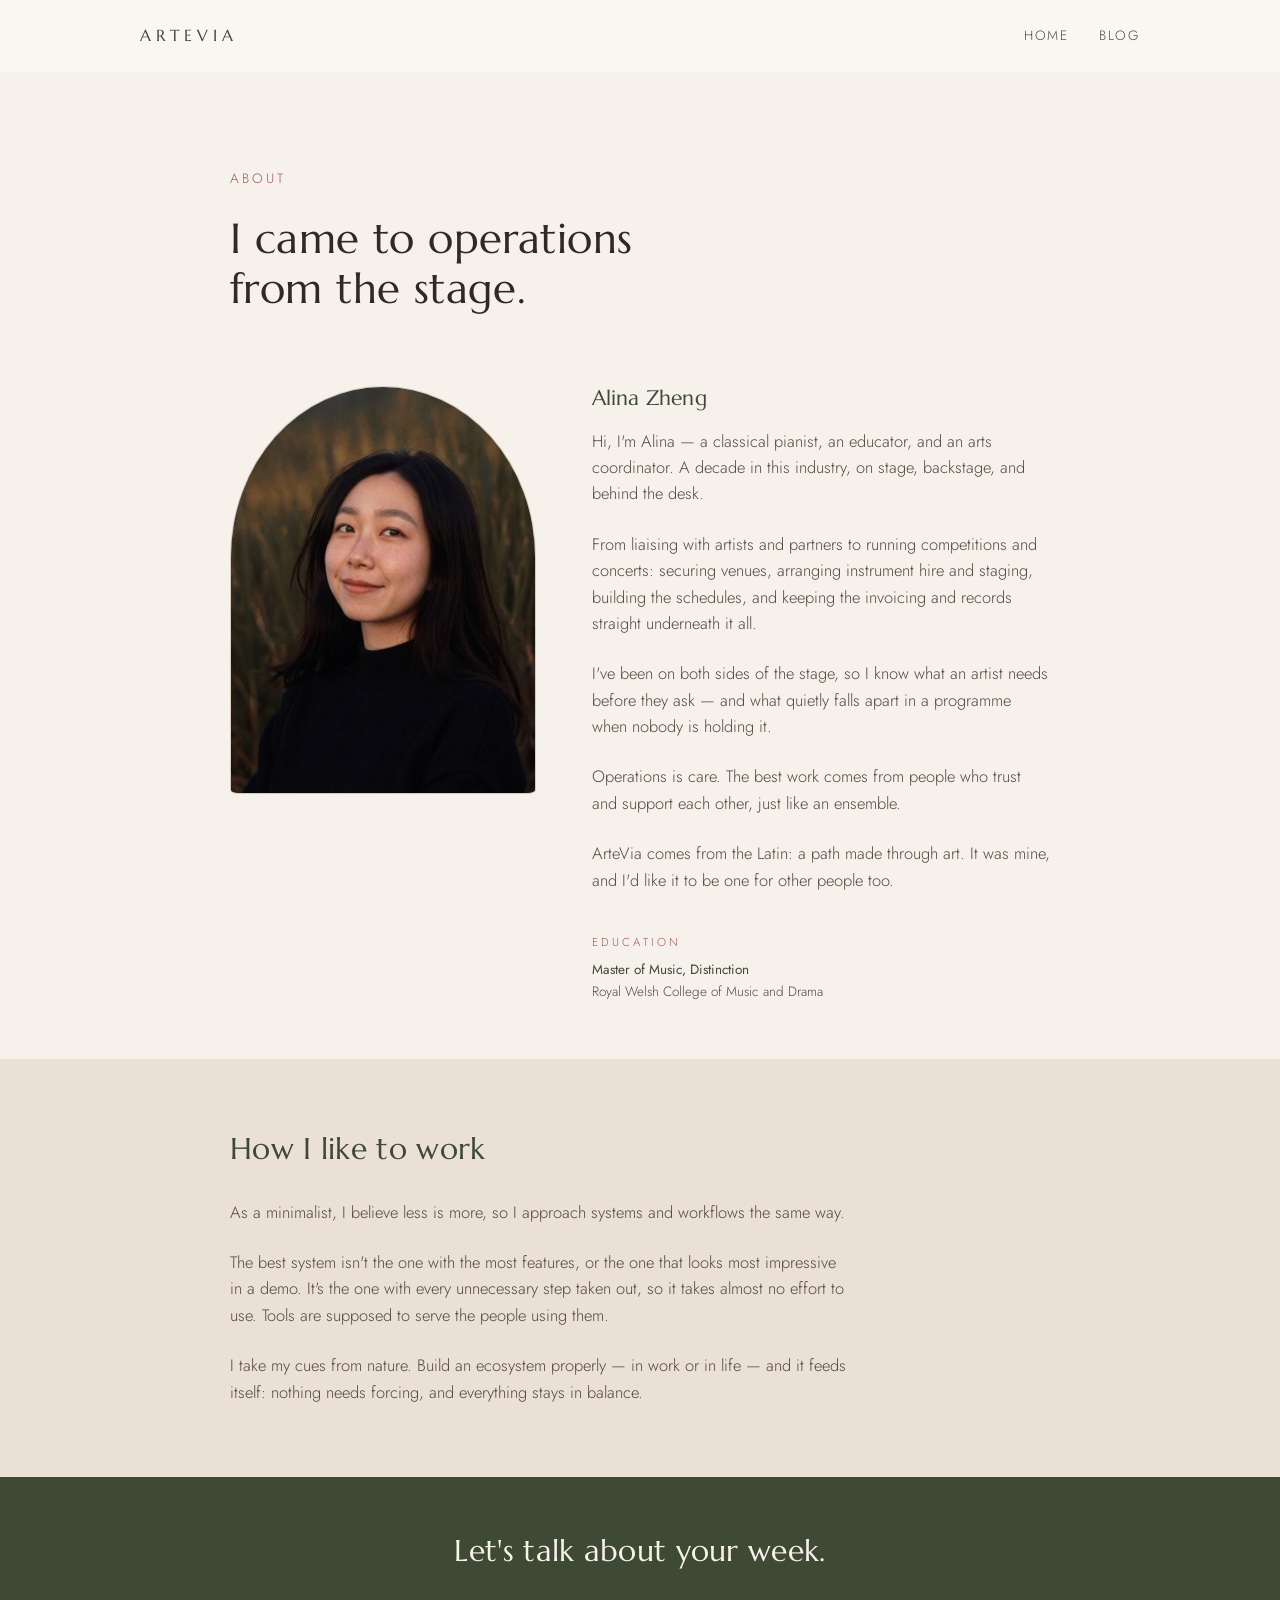
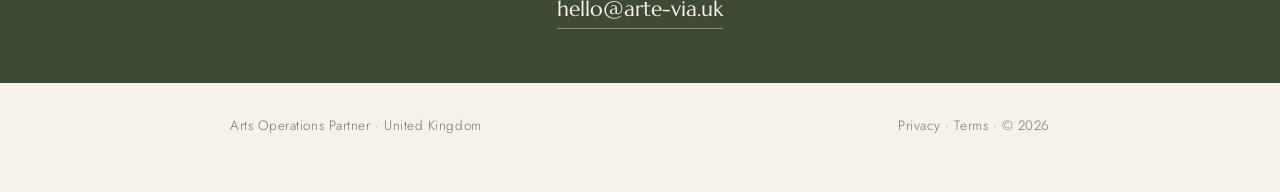
==== commit b0317fb3: "layout" ====
--- a/site/about.html
+++ b/site/about.html
@@ -54,7 +54,6 @@
       <h2>How I like to work</h2>
       <p>As a minimalist, I believe less is more, so I approach systems and workflows the same way.</p>
       <p>The best system isn't the one with the most features, or the one that looks most impressive in a demo. It's the one with every unnecessary step taken out, so it takes almost no effort to use. Tools are supposed to serve the people using them.</p>
-      <p>I'm not the sharpest technologist in the room. I'm the one who knows the arts industry inside out, and knows which tools actually help.</p>
       <p>I take my cues from nature. Build an ecosystem properly — in work or in life — and it feeds itself: nothing needs forcing, and everything stays in balance.</p>
     </div>
   </div>
--- a/site/site.css
+++ b/site/site.css
@@ -54,8 +54,8 @@
   --nav-h:72px;
 
   /* type scale — every step has one job */
-  --t-micro:11.5px;   /* uppercase labels */
-  --t-small:13.5px;   /* nav, footer */
+  --t-micro:11.5px;   /* labels inside a component */
+  --t-small:13.5px;   /* nav, footer, page eyebrows */
   --t-body:16.5px;    /* all body copy */
   --t-lead:19px;      /* lead paragraphs */
   --t-h3:21px;        /* card titles */
@@ -108,7 +108,14 @@
    ------------------------------------------------------------- */
 .shell{max-width:var(--measure);margin:0 auto;padding:0 40px;}
 
-section{padding:var(--s-8) 0;}
+/* --s-7, not --s-8. Every section pads top and bottom, so at a colour boundary
+   the two stack and you see 192px of empty band rather than 96. 72 + 72 = 144
+   is a boundary you can read as one gap. */
+section{padding:var(--s-7) 0;}
+
+/* sections with little in them get less. The stance is one line and a link; a
+   full section's padding around it left it marooned. */
+.tight{padding:var(--s-6) 0;}
 .alt{background:var(--sand);}
 
 /* PAGE MODIFIER — reading measure.
@@ -219,18 +226,12 @@
 /* hero — type only, no portrait */
 .hero{
   text-align:center;
-  padding:clamp(88px,12vw,136px) 0 clamp(96px,13vw,144px);
+  padding:clamp(88px,12vw,136px) 0 clamp(72px,9vw,104px);
 }
 
 .eyebrow{
-  font-size:var(--t-micro);letter-spacing:0.28em;text-transform:uppercase;
-  color:var(--terracotta);margin-bottom:26px;
-}
-/* the homepage eyebrow carries the descriptor, not a page label — it is the only
-   line that says what the business is, so it is set larger than the About and
-   Legal eyebrows. Wider type needs less tracking to hold together. */
-.hero .eyebrow{
-  font-size:var(--t-small);letter-spacing:0.22em;margin-bottom:22px;
+  font-size:var(--t-small);letter-spacing:0.22em;text-transform:uppercase;
+  color:var(--terracotta);margin-bottom:var(--s-3);
 }
 /* 24ch is the width at which this headline lands on two lines instead of three.
    17ch and 20ch both broke it three ways — the earlier widening changed where
@@ -264,8 +265,10 @@
    longer heading can't run the full 1080px. text-wrap:balance is the safety
    net — anything that does wrap splits evenly instead of orphaning a word.
    Ignored by older browsers, which simply wrap as before. */
+/* sentence case, and a step up from --t-h2. Title Case in Marcellus stacks a
+   lot of capitals in a serif, which was most of the heaviness. */
 .sec-h{
-  font-size:var(--t-h2);color:var(--olive);
+  font-size:32px;color:var(--olive);
   margin:0 auto var(--s-6);max-width:32ch;text-align:center;
   text-wrap:balance;
 }
@@ -280,22 +283,52 @@
 .more:hover{color:var(--terracotta);border-color:var(--terracotta);}
 
 /* the whole joke in one system: a key signature of admin, then a bar of rest */
-.bar-fig{display:block;width:100%;max-width:720px;height:auto;margin:0 auto;}
+/* ---- the notation figure ----
+   Built from parts: every piece is a <g id> in <defs>, placed with <use>.
+   Deleting an icon is deleting one <use> line.
+
+   --fig-bg is the colour the icons knock out of the stave with. It has to match
+   whatever section the figure sits in — change it in one place, not seven. */
+.bar-fig{
+  display:block;width:100%;max-width:720px;height:auto;margin:0 auto;
+  --fig-bg:var(--sand);
+}
 .bar-fig .stv{stroke:var(--olive);stroke-width:1;opacity:.4;}
-.bar-fig .ink{stroke:var(--olive);stroke-width:1.5;}
-.bar-fig .clef{
-  fill:none;stroke:var(--olive);stroke-width:3.4;
-  stroke-linecap:round;stroke-linejoin:round;
-}
 .bar-fig .barline{stroke:var(--olive);stroke-width:1.4;opacity:.7;}
 .bar-fig .barline-thick{fill:var(--olive);opacity:.7;}
 .bar-fig .rest{fill:var(--terracotta);}
-/* 14 units, not 11 — the figure renders at 720px inside a 900-unit viewBox, so
-   SVG units land at 0.8x. 14 gives roughly 11px on screen, matching --t-micro. */
-.bar-fig .fig-lab{
-  font-family:'Jost',sans-serif;font-size:14px;font-weight:400;
-  letter-spacing:3px;fill:var(--terracotta);text-anchor:middle;
-}
+
+/* three roles, and only three: the icon body, the knockout behind it, and the
+   detail drawn back out of the body in the knockout colour */
+.bar-fig .fg{fill:var(--olive);}
+.bar-fig .ko{fill:var(--fig-bg);}
+.bar-fig .fg-line{
+  fill:none;stroke:var(--olive);stroke-width:2;stroke-linecap:round;
+}
+.bar-fig .ko-line{
+  fill:none;stroke:var(--fig-bg);stroke-width:1.8;
+  stroke-linecap:round;stroke-linejoin:round;
+}
+/* the £ is the real glyph from Jost rather than nine hand-drawn beziers, which
+   at 19px across read as a smudge */
+.bar-fig .ko-text{
+  fill:var(--fig-bg);font-family:'Jost',sans-serif;font-weight:400;
+  text-anchor:middle;
+}
+
+/* labels are HTML now. Placed on the true bar centres — 221 and 659 of the 900
+   viewBox — rather than at a rough 25% and 75%. */
+.bar-wrap{margin-top:var(--s-8);}
+.bar-labels{
+  position:relative;max-width:720px;margin:var(--s-2) auto 0;height:1.4em;
+}
+.bar-labels span{
+  position:absolute;transform:translateX(-50%);
+  font-size:var(--t-micro);letter-spacing:0.22em;text-transform:uppercase;
+  color:var(--terracotta);
+}
+.bar-labels span:nth-child(1){left:24.6%;}
+.bar-labels span:nth-child(2){left:73.2%;}
 
 /* ---- how it works: two states across the top, the process left to right ----
    States answer "what changes", the diagram answers "how" — outcome first,
@@ -331,7 +364,7 @@
 .shift-after li{color:var(--olive);}
 .shift-after li::before{background:var(--terracotta);}
 
-.stance{text-align:center;padding:var(--s-7) 0;}
+.stance{text-align:center;padding:var(--s-6) 0;}
 .stance p{
   font-size:var(--t-statement);color:var(--olive);
   line-height:1.45;max-width:34ch;margin:0 auto;
@@ -366,7 +399,7 @@
 }
 
 .pkg-more{
-  margin:var(--s-5) 0 0;
+  margin:var(--s-6) 0 0;
   text-align:center;font-size:var(--t-body);color:var(--ink-soft);
 }
 .pkg-more a{
@@ -453,8 +486,10 @@
 /* =============================================================
    7 · Closing block — homepage and about
    ============================================================= */
-.closing{background:var(--olive);color:var(--bone);text-align:center;padding:var(--s-8) 0;}
-.closing h2{font-size:var(--t-h2);margin-bottom:20px;}
+/* --s-6, not --s-8. Two cards holding six short lines don't need 96px of olive
+   above and below them; the block was ~400px of colour for very little. */
+.closing{background:var(--olive);color:var(--bone);text-align:center;padding:var(--s-6) 0;}
+.closing h2{font-size:var(--t-h2);margin-bottom:var(--s-3);}
 .closing p{color:#C7CEBA;max-width:46ch;margin:0 auto var(--s-5);}
 .closing a.mail{
   font-family:'Marcellus',serif;font-size:var(--t-h3);color:var(--bone);text-decoration:none;
@@ -494,7 +529,10 @@
 /* .head is shared with the legal pages, so anything specific to About
    is scoped — otherwise max-width:16ch would clamp "Privacy Policy" too. */
 .head{padding:var(--s-8) 0 0;}
-.head h1{font-size:var(--t-h1);margin-bottom:var(--s-3);}
+/* a step below the homepage hero, deliberately. --t-h1 tops out at 54px and the
+   hero was brought down to 48 — which left every interior page with a bigger
+   headline than the homepage. The hero should be the largest type on the site. */
+.head h1{font-size:clamp(30px,3.6vw,42px);margin-bottom:var(--s-3);}
 /* 20ch, not 16ch. At 16ch this headline broke three ways — "I came to /
    operations from / the stage." — which is one line more than it needs.
    18ch is the exact threshold; 20 leaves room if the wording changes. */
@@ -504,7 +542,7 @@
    a mistake. The 96px below keeps the boundary clear of the text. */
 .portrait-row{
   display:grid;grid-template-columns:0.8fr 1.2fr;
-  gap:var(--s-6);align-items:start;padding:var(--s-7) 0 var(--s-8);
+  gap:var(--s-6);align-items:start;padding:var(--s-7) 0 var(--s-6);
 }
 .arch{
   width:100%;aspect-ratio:3/4;
@@ -733,6 +771,6 @@
   .pkg-more a{white-space:nowrap;}
   .ways{grid-template-columns:1fr;}
 
-  section{padding:70px 0;}
+  section{padding:56px 0;}
   footer{flex-direction:column;gap:8px;}
 }
